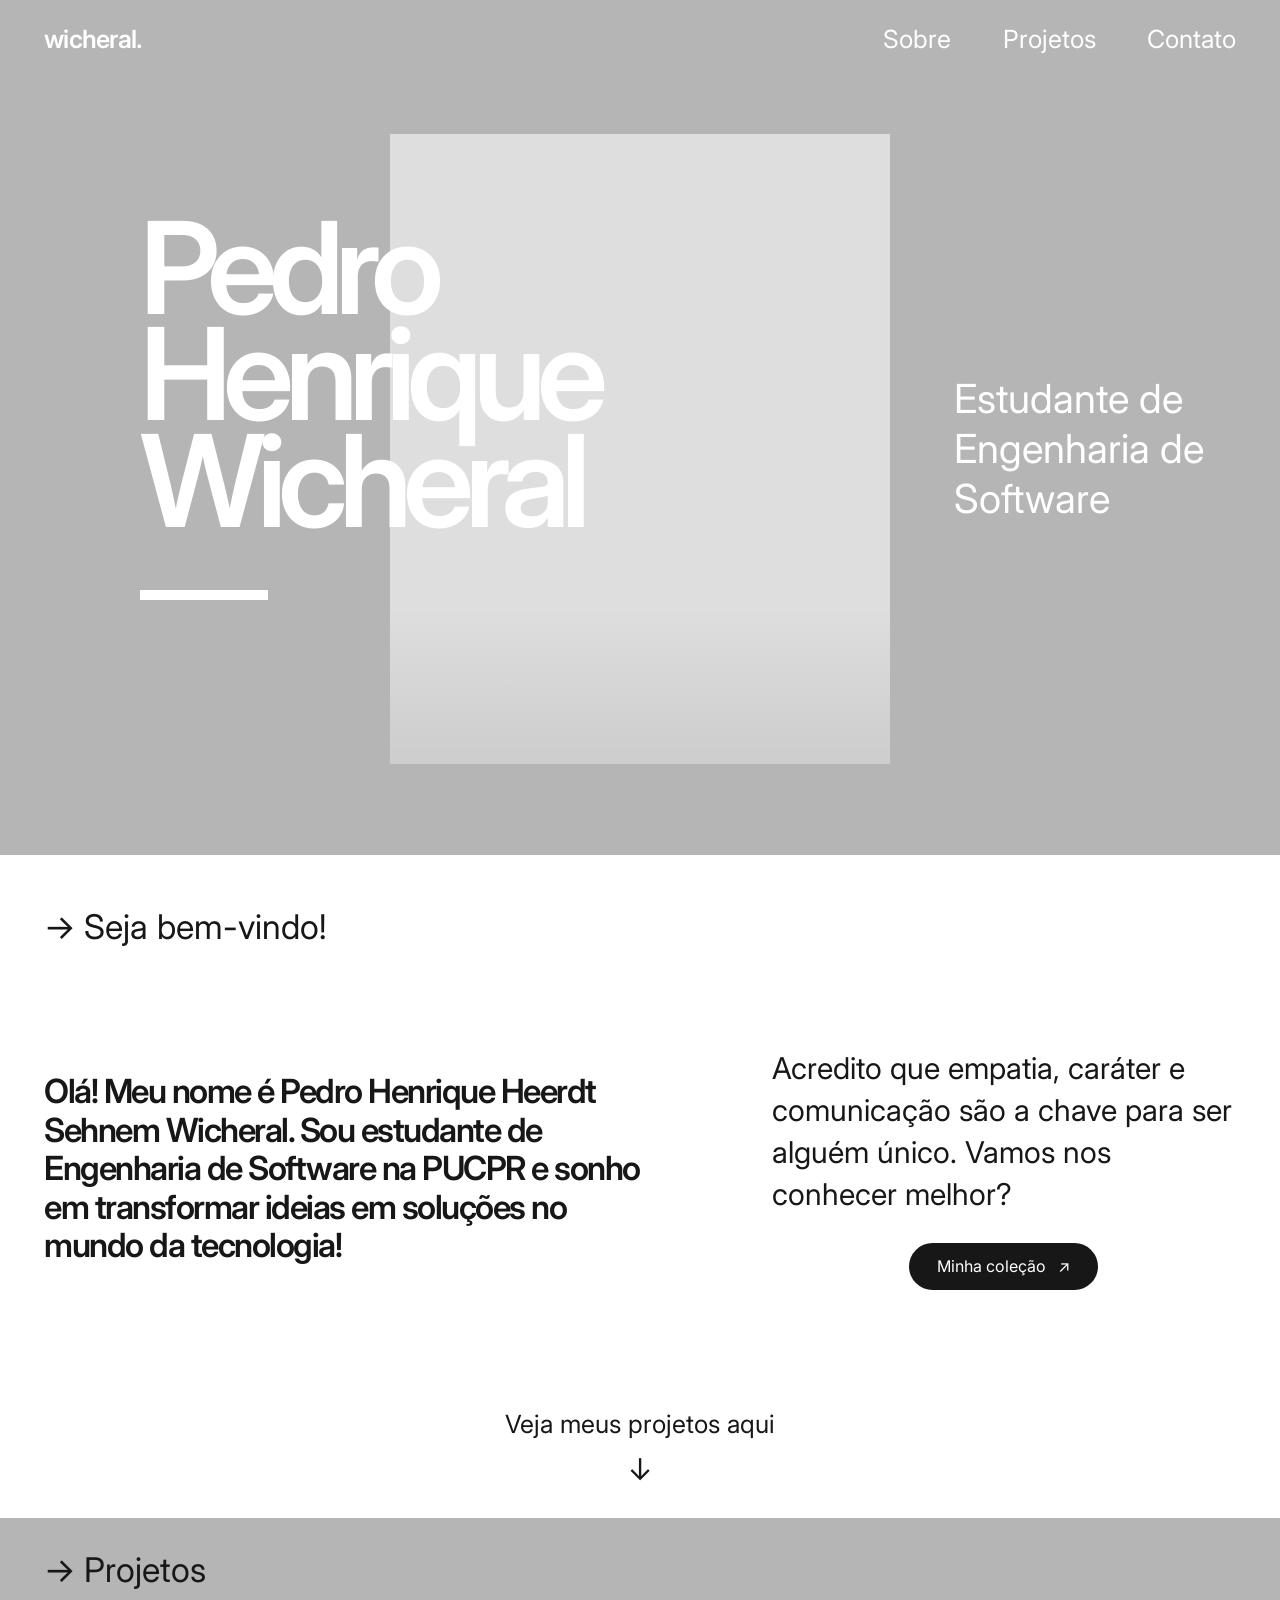
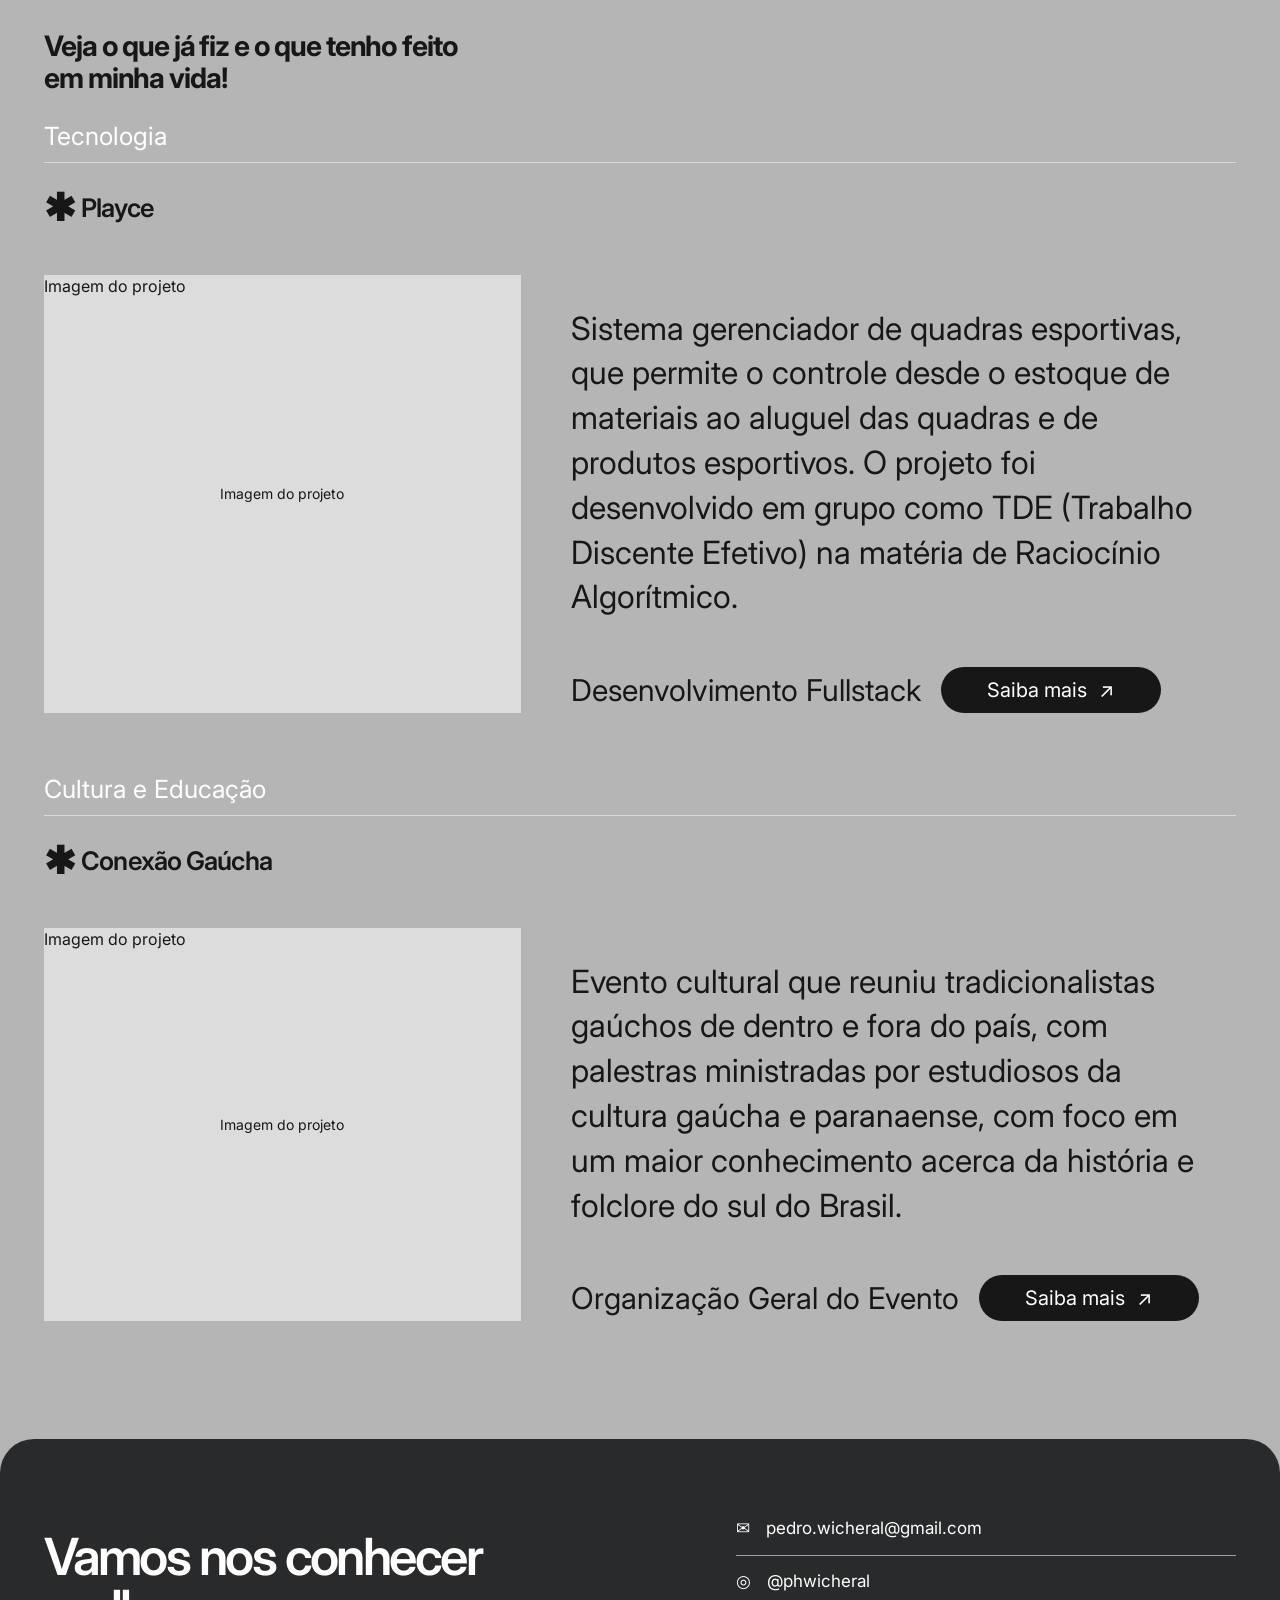
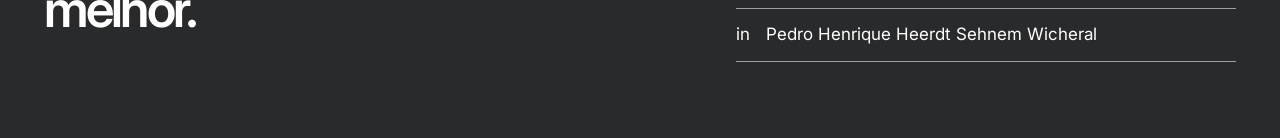
==== index.html @ 897272b5 "Muda portfolio.html para index.html" ====
<!doctype html>
<html lang="pt-BR">
<head>
  <meta charset="utf-8">
  <meta name="viewport" content="width=device-width, initial-scale=1">
  <script>document.documentElement.classList.add('js');</script>
  <meta name="description" content="Portfólio de Pedro Henrique — projetos, tecnologia e criações.">
  <title>Pedro Henrique — Portfólio</title>
  <link rel="stylesheet" href="portfolio.css">
</head>
<body>
  <a class="skip-link" href="#conteudo">Pular para o conteúdo</a>

  <header class="site-header">
    <a class="brand" href="#top" aria-label="Pedro Henrique — início">wicheral.</a>
    <nav aria-label="Navegação principal">
      <a href="#sobre">Sobre</a>
      <a href="#projetos">Projetos</a>
      <a href="#contato">Contato</a>
    </nav>
  </header>

  <main id="conteudo">
    <section class="hero" id="top" aria-labelledby="hero-title">
      <div class="hero-copy">
      </div>
      <div class="portrait-placeholder portrait-hero" role="img" aria-label="Foto de Pedro Henrique">
      </div>
      <h1 id="hero-title" class="hero-name">Pedro Henrique Wicheral<span class="dash">—</span></h1>
      <p class="hero-side">Estudante de<br>Engenharia de Software</p>
    </section>

    <section class="intro section" id="sobre" aria-labelledby="intro-title">
      <div class="section-label"><span aria-hidden="true">→</span> Seja bem-vindo!</div>
      <div class="intro-grid">
        <div>
          <h2 id="intro-title">Olá! Meu nome é Pedro Henrique Heerdt Sehnem Wicheral. Sou estudante de Engenharia de Software na PUCPR e sonho em transformar ideias em soluções no mundo da tecnologia!</h2>
        </div>
        <div class="intro-aside">
          <p>Acredito que empatia, caráter e comunicação são a chave para ser alguém único. Vamos nos conhecer melhor?</p>
          <a class="button" href="colecao.html">Minha coleção <span aria-hidden="true">↗</span></a>
        </div>
      </div>
      <a class="scroll-down" href="#projetos">Veja meus projetos aqui <span aria-hidden="true">↓</span></a>
    </section>

    <section class="projects section section-dark" id="projetos" aria-labelledby="projects-title">
      <div class="section-label light"><span aria-hidden="true">→</span> Projetos</div>
      <div class="projects-heading">
        <h2 id="projects-title">Veja o que já fiz e o que tenho feito em minha vida!</h2>
      </div>

      <p class="filter-label">Tecnologia</p>
      <article class="project-row">
        <p class="project-title"><span class="project-icon">✱</span> Playce</p>
        <div class="project-content">
          <div class="project-media placeholder-media" aria-label="Imagem do projeto PlayCE">Imagem do projeto</div>
          <div class="project-text">
            <div>
              <p>Sistema gerenciador de quadras esportivas, que permite o controle desde o estoque de materiais ao aluguel das quadras e de produtos esportivos. O projeto foi desenvolvido em grupo como TDE (Trabalho Discente Efetivo) na matéria de Raciocínio Algorítmico.</p>
            </div>
            <div class="project-meta">
              <span>Desenvolvimento Fullstack</span>
              <a class="button button-small" href="https://github.com/HenriqueMiyahira/Playce.git">Saiba mais <span aria-hidden="true">↗</span></a>
            </div>
          </div>
        </div>
      </article>

      <p class="filter-label">Cultura e Educação</p>
      <article class="project-row">
        <p class="project-title"><span aria-hidden="true">✱</span> Conexão Gaúcha</p>
        <div class="project-content">
          <div class="project-media placeholder-media" aria-label="Imagem do projeto Conexão Gaúcha">Imagem do projeto</div>
          <div class="project-text">
            <div>
              <p>Evento cultural que reuniu tradicionalistas gaúchos de dentro e fora do país, com palestras ministradas por estudiosos da cultura gaúcha e paranaense, com foco em um maior conhecimento acerca da história e folclore do sul do Brasil.</p>
            </div>
            <div class="project-meta">
              <span>Organização Geral do Evento</span>
              <a class="button button-small" href="#contato">Saiba mais <span aria-hidden="true">↗</span></a>
            </div>
          </div>
        </div>
      </article>
    </section>
  </main>

  <footer class="site-footer" id="contato">
    <div class="footer-title">Vamos nos conhecer<br>melhor.</div>
    <div class="footer-links">
      <a href="mailto:pedro.wicher­al@gmail.com">✉ <span>pedro.wicher­al@gmail.com</span></a>
      <a href="#" aria-label="Instagram">◎ <span>@phwicheral</span></a>
      <a href="#" aria-label="LinkedIn">in <span>Pedro Henrique Heerdt Sehnem Wicheral</span></a>
    </div>
  </footer>
  <script src="scroll-effects.js" defer></script>
</body>
</html>
---- portfolio.css ----
@import url('https://fonts.googleapis.com/css2?family=DM+Mono:wght@400;500&family=Inter:wght@400;500;600;700&display=swap');

:root {
  --paper: #ffffff;
  --gray: #b5b5b5;
  --dark: #292a2b;
  --ink: #171717;
  --white: #ffffff;
  --line-light: rgba(255,255,255,.50);
  --line-dark: rgba(23,23,23,.18);
  --pad: clamp(30px, 3.45vw, 64px);
  --max: 1440px;
}

* { box-sizing: border-box; }
html { scroll-behavior: smooth; }
body {
  margin: 0;
  background: var(--gray);
  color: var(--ink);
  font-family: Inter, Arial, sans-serif;
  font-size: 16px;
  line-height: 1.4;
}
a { color: inherit; text-decoration: none; }
a:focus-visible { outline: 2px solid currentColor; outline-offset: 5px; }

.skip-link {
  position: fixed; left: 12px; top: -60px; z-index: 200;
  padding: 10px 14px; background: var(--ink); color: var(--white);
  border-radius: 999px;
}
.skip-link:focus { top: 12px; }

.site-header {
  position: absolute;
  inset: 0 0 auto;
  z-index: 30;
  max-width: 100%;
  margin: auto;
  padding: 22px var(--pad);
  display: flex;
  justify-content: space-between;
  align-items: center;
  color: var(--white);
  font-size: 25px;
}
.brand { font-weight: 600; letter-spacing: -.03em; }
.site-header nav { display:flex; gap: clamp(28px, 4vw, 54px); }
.site-header nav a { transition: opacity .25s ease; }
.site-header nav a:hover { opacity: .55; }

/* HERO — mesma composição do mockup, apenas mais imersiva */
.hero {
  min-height: 95svh;
  position: relative;
  overflow: hidden;
  background: var(--gray);
  color: var(--white);
  padding: 90px var(--pad) 48px;
  display: grid;
  grid-template-columns: 1fr minmax(220px, 500px) 1fr;
  align-items: center;
  gap: clamp(32px, 5vw, 80px);
}

.hero-copy {
  align-self: center;
  justify-self: end;
  max-width: 250px;
  font-size: 14px;
  position: relative;
  z-index: 2;
}
.hero-copy p { margin: 0 0 8px; }
.hero-description { opacity: .95; }

.portrait-placeholder {
  width: 100%;
  height: min(70svh, 720px);
  min-height: 420px;
  justify-self: center;
  background: #dedede url('assets/pedro.jpg') center 18% / cover no-repeat;
  color: var(--ink);
  display: grid;
  place-items: end center;
  padding: 14px 18px;
  font-size: 13px;
  position: relative;
  overflow: hidden;
}
.portrait-placeholder > span {
  position: relative;
  z-index: 1;
  padding: 5px 10px;
  background: rgba(255,255,255,.76);
}
.portrait-placeholder::after {
  content: '';
  position: absolute;
  inset: 0;
  background: linear-gradient(to top, rgba(0,0,0,.08), transparent 25%);
  pointer-events: none;
}
.portrait-hero { transform: translateY(var(--parallax-y, 0)); }

.hero-name {
  position: absolute;
  left: 140px; 
  z-index: 4;
  margin: 0;
  max-width: 8.5ch;
  font-size: clamp(80px, 10vw, 156px);
  line-height: .83;
  letter-spacing: -.07em;
  font-weight: 600;
  pointer-events: none;
}
.dash { display: block; font-weight: 400; }
.hero-side {
  align-self: center;
  justify-self: start;
  margin: 0;
  max-width: 500px;
  font-size: 40px;
  line-height: 1.25;
}

.scroll-cue { opacity: .95; }
.scroll-cue span { display:inline-block; margin-left: 7px; transition: transform .25s ease; }
.scroll-cue:hover span { transform: translateY(4px); }

.section { padding-inline: var(--pad); }
.intro {
  background: var(--paper);
  padding-top: 48px;
  padding-bottom: 28px;
}
.section-label {
  font-size: 34px;
  margin-bottom: 38px;
}

.intro-grid {
  min-height: 40vh; /* alterado de height para min-height */
  display: grid;
  grid-template-columns: minmax(200px, 1.2fr) minmax(180px, 0.8fr);
  align-items: center;
  gap: 32px;
}
.intro-grid h2 {
  max-width: 90%;
  margin: 0;
  font-size: clamp(24px, 2.6vw, 80px);
  line-height: 1.16;
  letter-spacing: -.045em;
  font-weight: 600;
}
.intro-aside {
  max-width: 700px;
  height: 100%;
  justify-self: center;
  display: flex;
  align-items: center;
  justify-content: center;
  flex-direction: column;
}
.intro-aside p { margin: 0 0 28px; font-size: 30px; }
.button {
  display: inline-flex;
  align-items: center;
  justify-content: center;
  gap: 12px;
  width: fit-content;
  max-width: 100%;
  padding: 12px 28px;
  border-radius: 999px;
  background: var(--ink);
  color: var(--white);
  font-size: clamp(16px, 1.2vw, 20px);
}
.button:hover { transform: translateY(-2px); opacity: .88; }
.scroll-down {
  display: block;
  width: max-content;
  margin: 58px auto 0;
  text-align: center;
  font-size: 25px;
}
.scroll-down span { display:block; margin-top: 6px; font-size: 30px; transition: transform .3s ease; }
.scroll-down:hover span { transform: translateY(5px); }

.projects {
  background: var(--gray);
  padding-top: 28px;
  padding-bottom: 84px;
}
.projects-heading h2 {
  margin: 0 0 16px;
  max-width: 25ch;
  font-size: clamp(23px, 2.2vw, 33px);
  line-height: 1.12;
  letter-spacing: -.04em;
}
.filter-label {
  color: var(--white);
  font-size: 25px;
  padding-bottom: 8px;
  border-bottom: 1px solid var(--line-light);
  margin-bottom: 18px;
}
.project-row {
  display: flex;
  flex-direction: column;
  gap: clamp(20px, 2vw, 34px);
  padding: 0 0 34px;
  margin-bottom: 0;
}
.project-row + .project-row { padding-top: 18px; }
.project-media {
  aspect-ratio: 1.72 / 1;
  background: #dcdcdc;
  position: relative;
  overflow: hidden;
  width: 40%;
}
.placeholder-media::before {
  content: 'Imagem do projeto';
  position: absolute;
  inset: 0;
  display: grid;
  place-items: center;
  color: var(--ink);
  font-size: 14px;
}
.project-content {
  min-height: 100%;
  display: flex;
  flex-direction: row;
  gap: 50px;
}

.project-title {
  margin: 0 0 14px;
  font-size: clamp(22px, 2vw, 35px);
  font-weight: 600;
  letter-spacing: -.035em;
  display: flex;
  align-items: center;  
}
.project-title span { font-size: 1.5em; margin-right: 6px; height: fit-content;}
.project-content > div:first-child > p:last-child { max-width: 40ch; margin: 0; font-size: 15px; line-height: 1.34; }
.project-meta {
  display: flex;
  justify-content: flex-start;
  align-items: center;
  gap: 20px;
  margin-top: 15px;
  font-size: 30px;
}

.project-text {
  width: 55%;
  display: flex;
  flex-direction: column;
  justify-content: space-between;
  font-size: 2rem;
}
.button-small { min-width: 220px; padding: 9px 16px; font-size: 20px; }

.site-footer {
  margin: 0;
  background: var(--dark);
  color: var(--white);
  border-radius: 34px 34px 0 0;
  padding: 64px var(--pad) 76px;
  display: grid;
  grid-template-columns: 1fr 1fr;
  gap: 60px;
  align-items: center;
}
.footer-title {
  font-size: clamp(34px, 4vw, 58px);
  line-height: 1;
  font-weight: 600;
  letter-spacing: -.05em;
}
.footer-links { justify-self: end; width: min(100%, 500px); }
.footer-links a {
  display: flex;
  align-items: center;
  gap: 16px;
  padding: 14px 0;
  border-bottom: 1px solid rgba(255,255,255,.55);
  font-size: 17px;
  transition: opacity .25s ease, transform .25s ease;
}
.footer-links a:hover { opacity: .65; transform: translateX(4px); }

/* Animações discretas */
:root { --scroll-progress: 0%; }
.scroll-progress {
  position: fixed;
  top: 0; left: 0;
  z-index: 100;
  width: var(--scroll-progress);
  height: 2px;
  background: var(--ink);
  pointer-events: none;
}
.js .reveal {
  opacity: 0;
  transform: translateY(18px);
  transition: opacity .7s cubic-bezier(.22,1,.36,1), transform .7s cubic-bezier(.22,1,.36,1);
}
.js .reveal.is-visible { opacity: 1; transform: translateY(0); }
.site-header, .hero-name { transition: opacity .35s ease; }
.is-scrolled .site-header { opacity: .94; }

@media (max-width: 800px) {
  .hero {
    min-height: 92svh;
    grid-template-columns: 1fr;
    gap: 18px;
    padding-top: 110px;
    padding-bottom: 92px;
  }
  .hero-copy { justify-self: start; order: 2; max-width: 240px; }
  .portrait-placeholder { order: 1; width: min(70vw, 320px); height: min(62svh, 560px); min-height: 360px; }
  .hero-side { position:absolute; right: var(--pad); top: 50%; transform: translateY(-50%); }
  .hero-name { left: var(--pad); bottom: 88px; font-size: clamp(56px, 14vw, 92px); }
  .intro-grid, .project-row, .site-footer { grid-template-columns: 1fr; }
  .intro-aside, .footer-links { justify-self: start; }
  .project-content { min-height: 260px; }
}

@media (max-width: 520px) {
  .site-header { padding-top: 16px; padding-bottom: 16px; font-size: 12px; }
  .site-header nav { gap: 15px; }
  .hero { min-height: 92svh; }
  .hero-side { display:none; }
  .hero-name { bottom: 88px; font-size: clamp(48px, 16vw, 74px); }
  .hero-footer { bottom: 22px; font-size: 11px; }
  .intro { padding-top: 38px; }
  .intro-grid h2 { font-size: 27px; }
  .project-row + .project-row { padding-top: 10px; }
  .project-meta { align-items: flex-start; flex-direction: column; }
  .site-footer { border-radius: 28px 28px 0 0; padding-top: 50px; }
}

@media (prefers-reduced-motion: reduce) {
  html { scroll-behavior: auto; }
  *, *::before, *::after { animation-duration: .01ms !important; transition-duration: .01ms !important; }
}
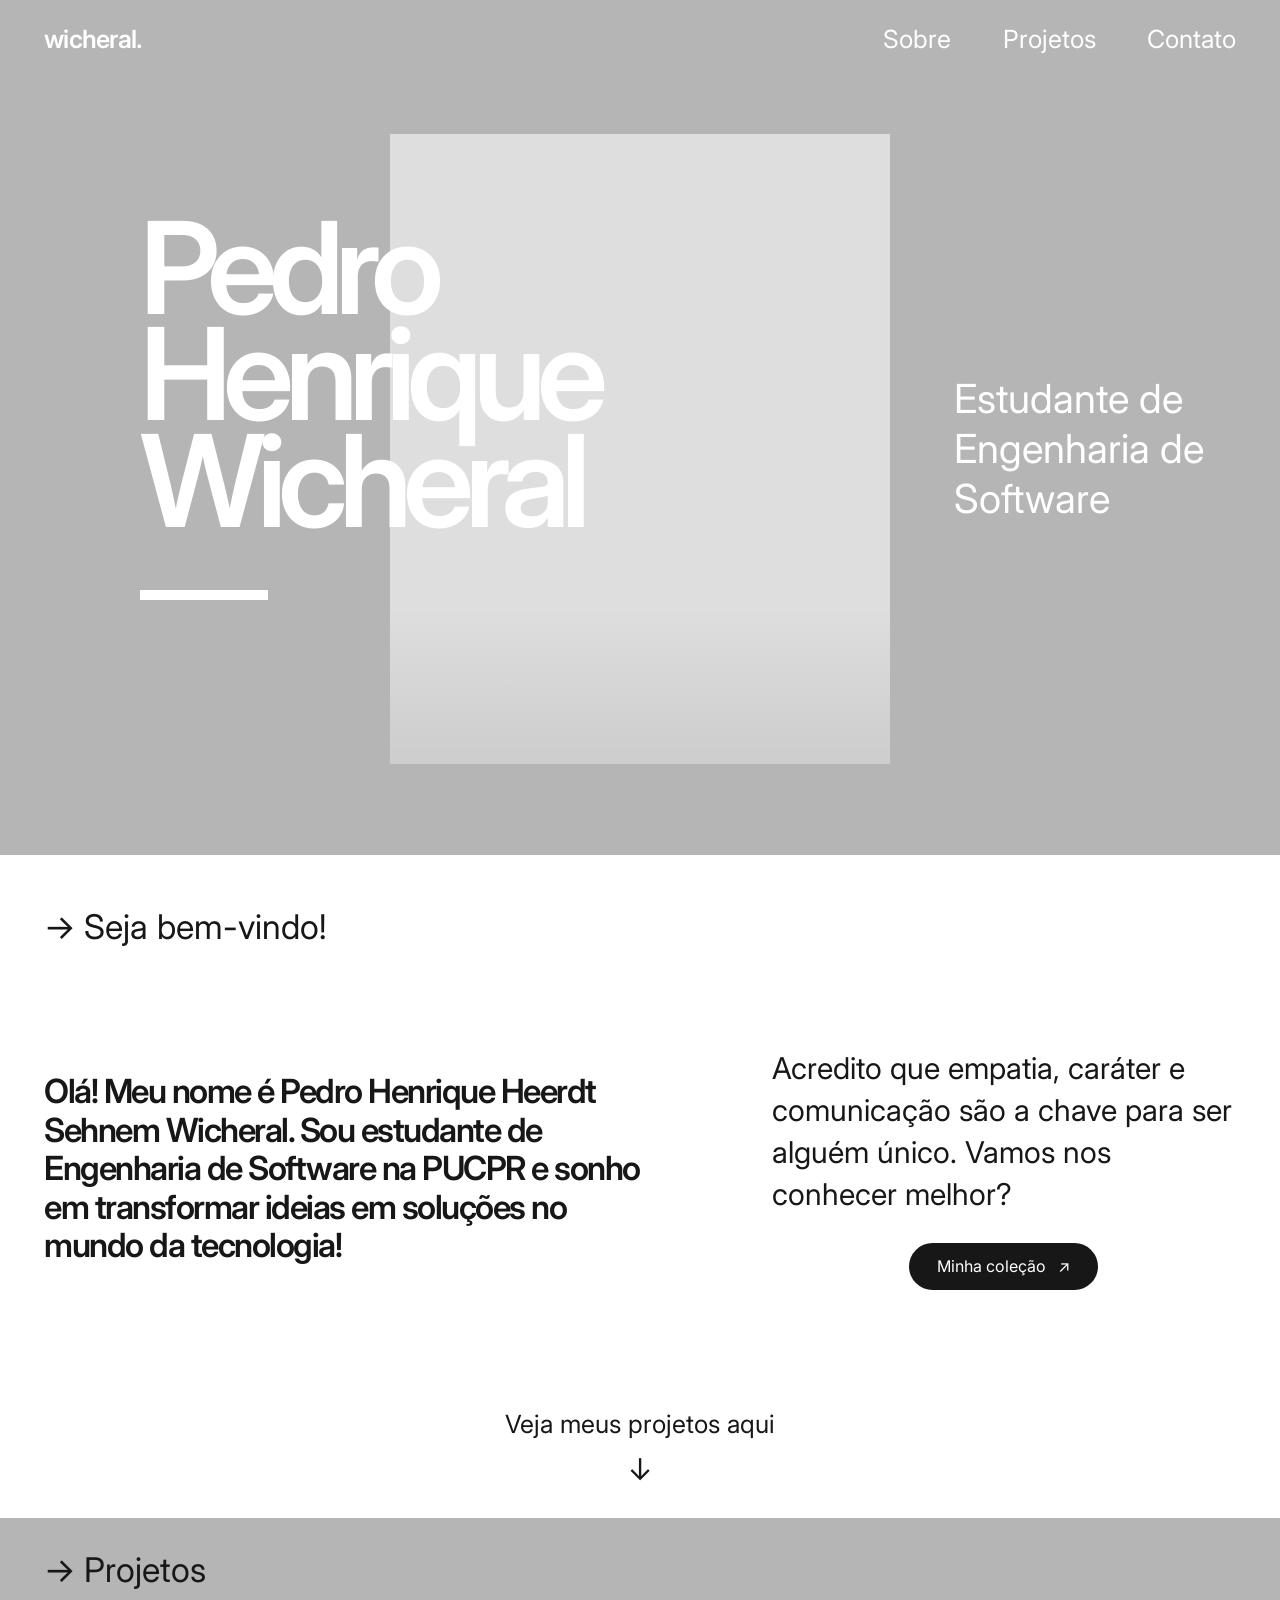
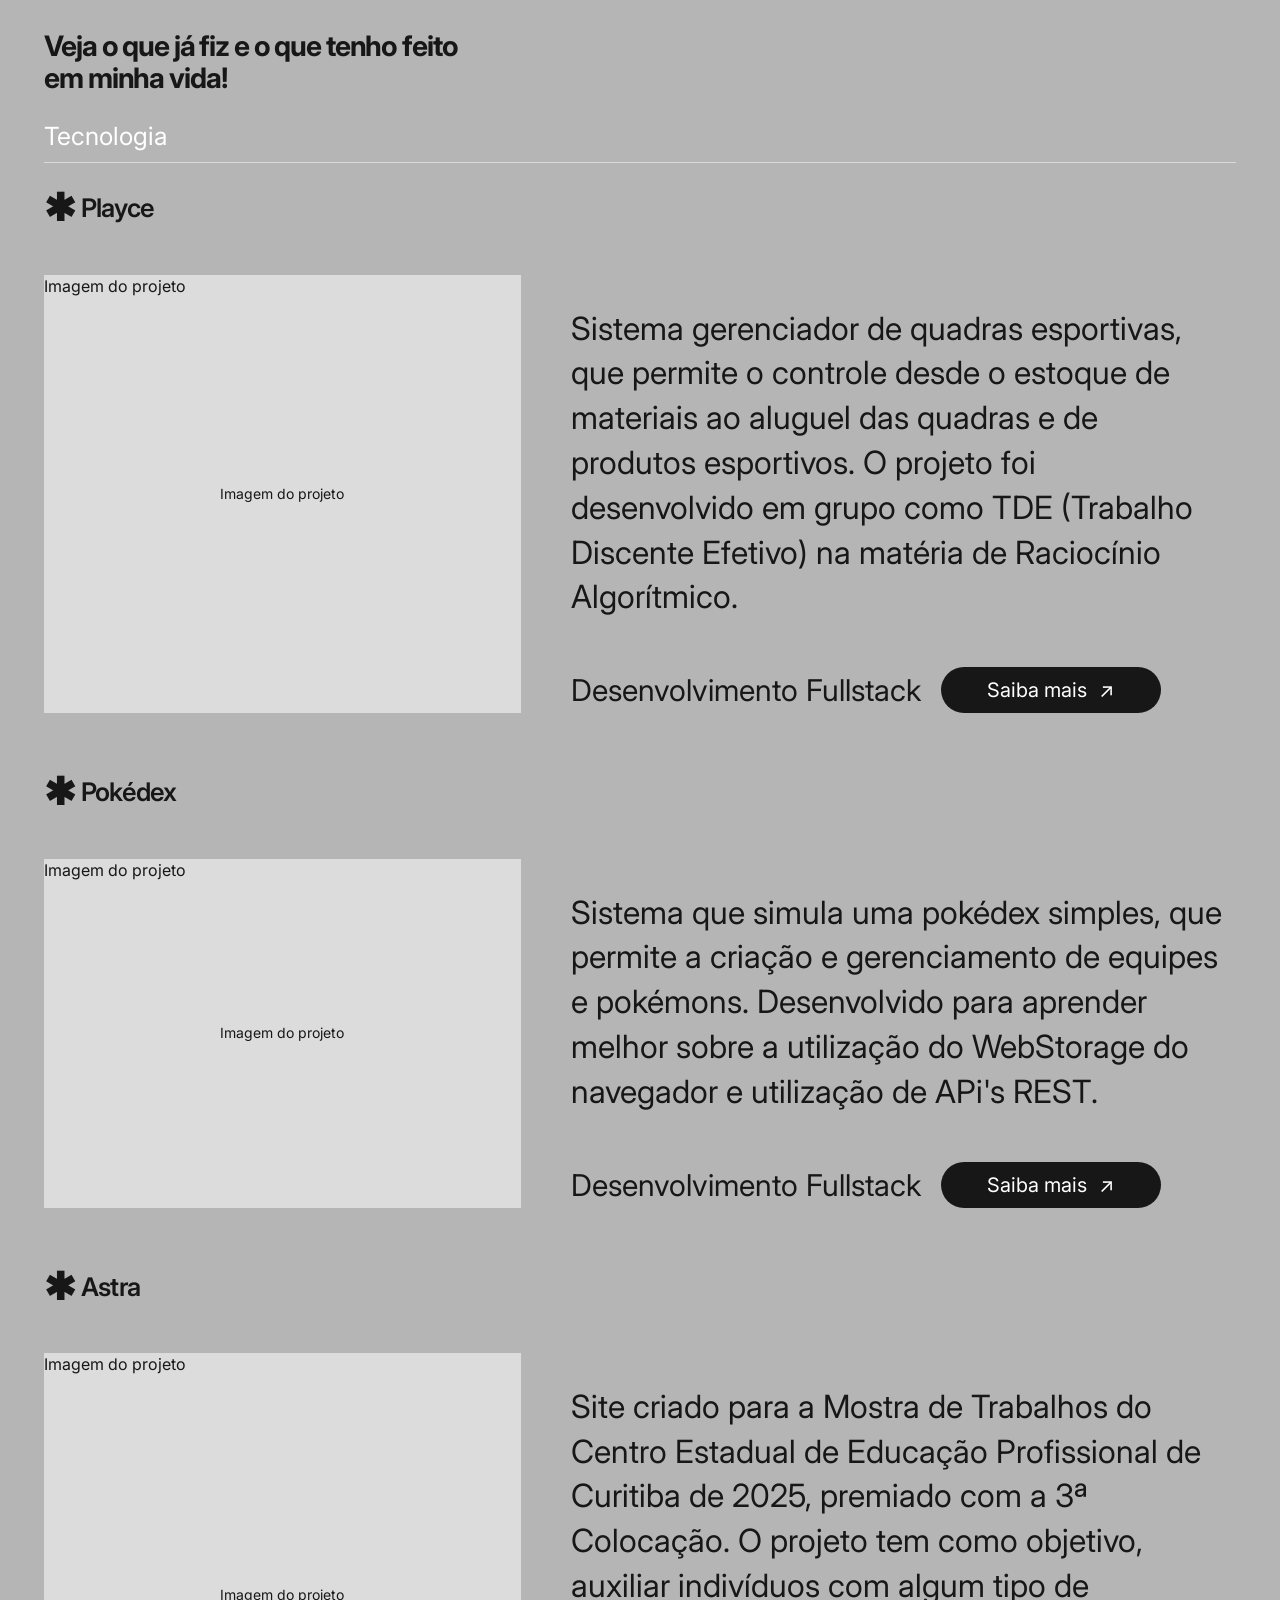
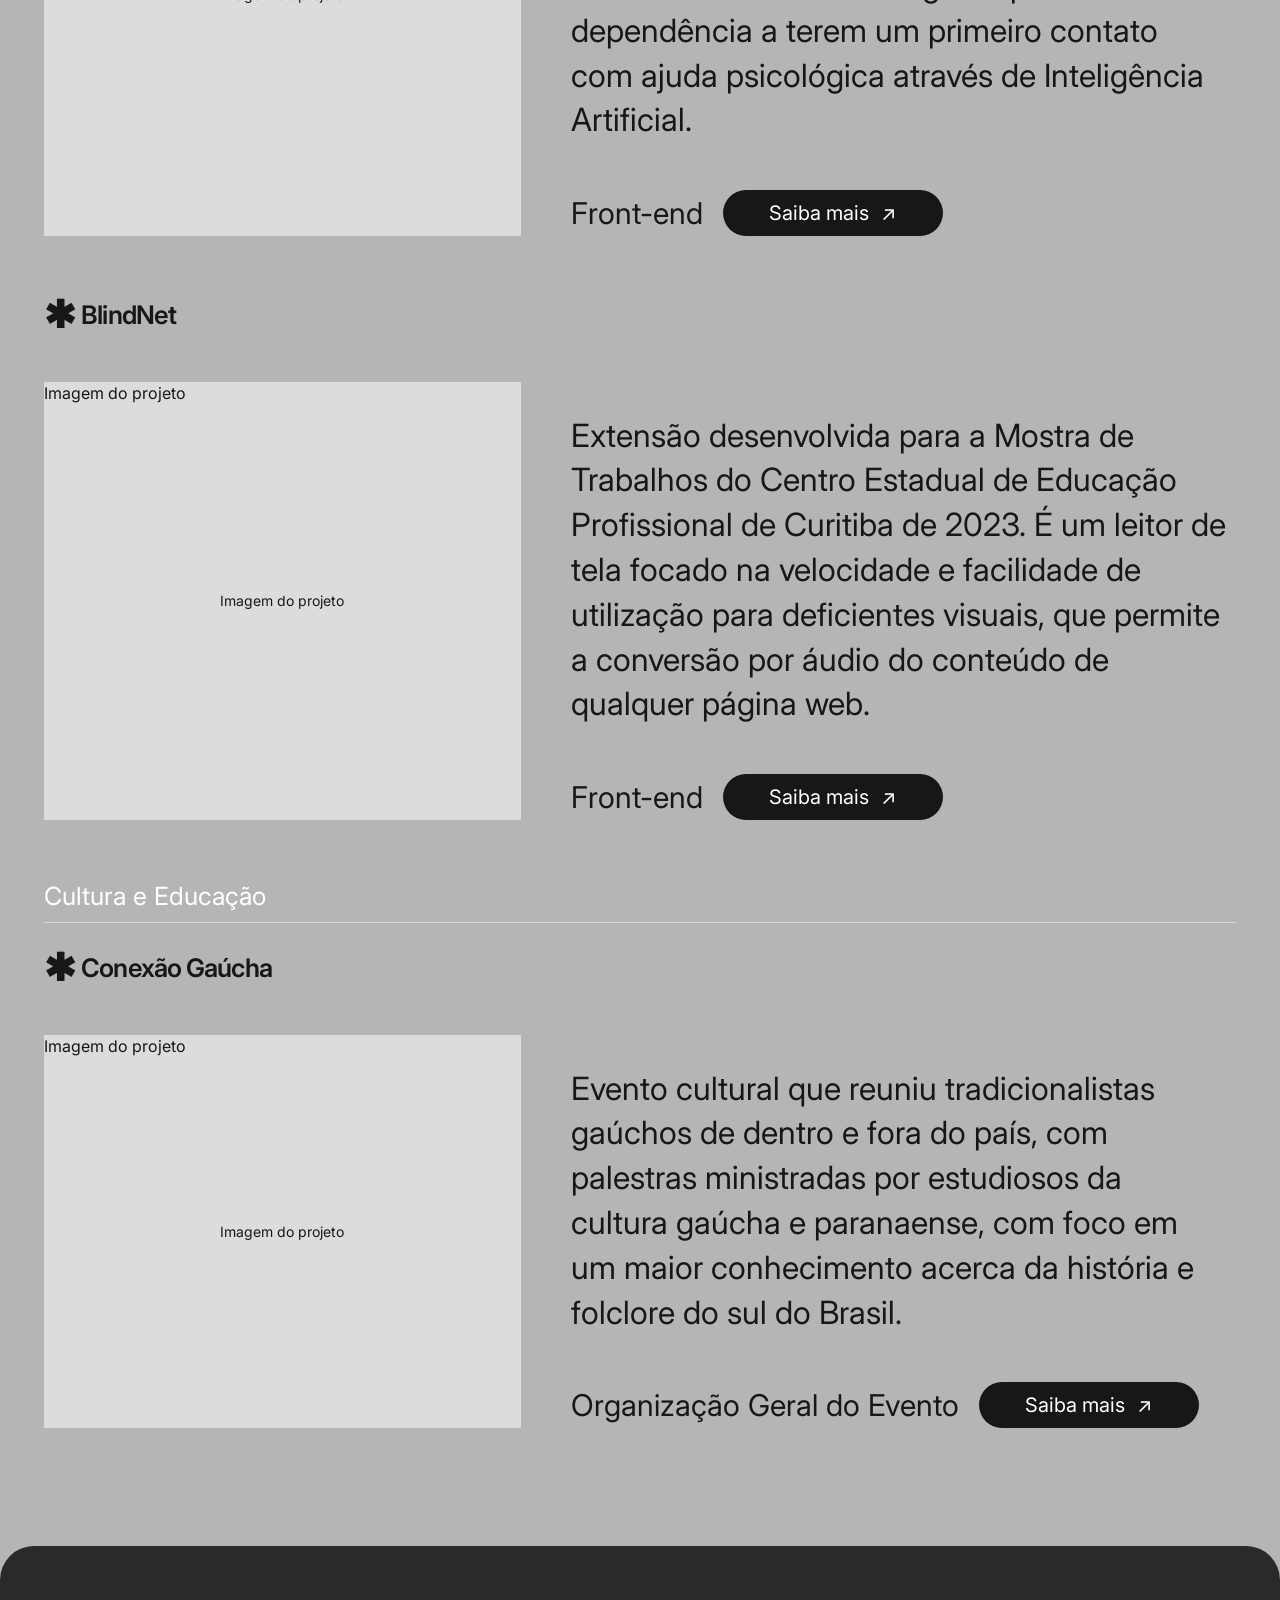
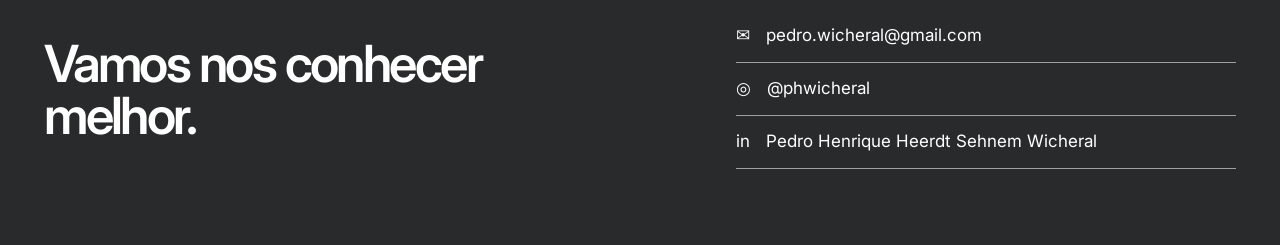
==== commit 87442d8e: "Páginas de cada projeto" ====
--- a/index.html
+++ b/index.html
@@ -6,7 +6,7 @@
   <script>document.documentElement.classList.add('js');</script>
   <meta name="description" content="Portfólio de Pedro Henrique — projetos, tecnologia e criações.">
   <title>Pedro Henrique — Portfólio</title>
-  <link rel="stylesheet" href="portfolio.css">
+  <link rel="stylesheet" href="css/portfolio.css">
 </head>
 <body>
   <a class="skip-link" href="#conteudo">Pular para o conteúdo</a>
@@ -61,6 +61,54 @@
             </div>
             <div class="project-meta">
               <span>Desenvolvimento Fullstack</span>
+              <a class="button button-small" href="/projetos/playce.html">Saiba mais <span aria-hidden="true">↗</span></a>
+            </div>
+          </div>
+        </div>
+      </article>
+
+      <article class="project-row">
+        <p class="project-title"><span class="project-icon">✱</span> Pokédex</p>
+        <div class="project-content">
+          <div class="project-media placeholder-media" aria-label="Imagem do projeto PlayCE">Imagem do projeto</div>
+          <div class="project-text">
+            <div>
+              <p>Sistema que simula uma pokédex simples, que permite a criação e gerenciamento de equipes e pokémons. Desenvolvido para aprender melhor sobre a utilização do WebStorage do navegador e utilização de APi's REST.</p>
+            </div>
+            <div class="project-meta">
+              <span>Desenvolvimento Fullstack</span>
+              <a class="button button-small" href="https://github.com/HenriqueMiyahira/Playce.git">Saiba mais <span aria-hidden="true">↗</span></a>
+            </div>
+          </div>
+        </div>
+      </article>
+
+      <article class="project-row">
+        <p class="project-title"><span class="project-icon">✱</span> Astra</p>
+        <div class="project-content">
+          <div class="project-media placeholder-media" aria-label="Imagem do projeto PlayCE">Imagem do projeto</div>
+          <div class="project-text">
+            <div>
+              <p>Site criado para a Mostra de Trabalhos do Centro Estadual de Educação Profissional de Curitiba de 2025, premiado com a 3ª Colocação. O projeto tem como objetivo, auxiliar indivíduos com algum tipo de dependência a terem um primeiro contato com ajuda psicológica através de Inteligência Artificial.</p>
+            </div>
+            <div class="project-meta">
+              <span>Front-end</span>
+              <a class="button button-small" href="https://github.com/HenriqueMiyahira/Playce.git">Saiba mais <span aria-hidden="true">↗</span></a>
+            </div>
+          </div>
+        </div>
+      </article>
+
+      <article class="project-row">
+        <p class="project-title"><span class="project-icon">✱</span> BlindNet</p>
+        <div class="project-content">
+          <div class="project-media placeholder-media" aria-label="Imagem do projeto PlayCE">Imagem do projeto</div>
+          <div class="project-text">
+            <div>
+              <p>Extensão desenvolvida para a Mostra de Trabalhos do Centro Estadual de Educação Profissional de Curitiba de 2023. É um leitor de tela focado na velocidade e facilidade de utilização para deficientes visuais, que permite a conversão por áudio do conteúdo de qualquer página web.</p>
+            </div>
+            <div class="project-meta">
+              <span>Front-end</span>
               <a class="button button-small" href="https://github.com/HenriqueMiyahira/Playce.git">Saiba mais <span aria-hidden="true">↗</span></a>
             </div>
           </div>
--- a/css/portfolio.css
+++ b/css/portfolio.css
@@ -0,0 +1,354 @@
+@import url('https://fonts.googleapis.com/css2?family=DM+Mono:wght@400;500&family=Inter:wght@400;500;600;700&display=swap');
+
+:root {
+  --paper: #ffffff;
+  --gray: #b5b5b5;
+  --dark: #292a2b;
+  --ink: #171717;
+  --white: #ffffff;
+  --line-light: rgba(255,255,255,.50);
+  --line-dark: rgba(23,23,23,.18);
+  --pad: clamp(30px, 3.45vw, 64px);
+  --max: 1440px;
+}
+
+* { box-sizing: border-box; }
+html { scroll-behavior: smooth; }
+body {
+  margin: 0;
+  background: var(--gray);
+  color: var(--ink);
+  font-family: Inter, Arial, sans-serif;
+  font-size: 16px;
+  line-height: 1.4;
+}
+a { color: inherit; text-decoration: none; }
+a:focus-visible { outline: 2px solid currentColor; outline-offset: 5px; }
+
+.skip-link {
+  position: fixed; left: 12px; top: -60px; z-index: 200;
+  padding: 10px 14px; background: var(--ink); color: var(--white);
+  border-radius: 999px;
+}
+.skip-link:focus { top: 12px; }
+
+.site-header {
+  position: absolute;
+  inset: 0 0 auto;
+  z-index: 30;
+  max-width: 100%;
+  margin: auto;
+  padding: 22px var(--pad);
+  display: flex;
+  justify-content: space-between;
+  align-items: center;
+  color: var(--white);
+  font-size: 25px;
+}
+.brand { font-weight: 600; letter-spacing: -.03em; }
+.site-header nav { display:flex; gap: clamp(28px, 4vw, 54px); }
+.site-header nav a { transition: opacity .25s ease; }
+.site-header nav a:hover { opacity: .55; }
+
+/* HERO — mesma composição do mockup, apenas mais imersiva */
+.hero {
+  min-height: 95svh;
+  position: relative;
+  overflow: hidden;
+  background: var(--gray);
+  color: var(--white);
+  padding: 90px var(--pad) 48px;
+  display: grid;
+  grid-template-columns: 1fr minmax(220px, 500px) 1fr;
+  align-items: center;
+  gap: clamp(32px, 5vw, 80px);
+}
+
+.hero-copy {
+  align-self: center;
+  justify-self: end;
+  max-width: 250px;
+  font-size: 14px;
+  position: relative;
+  z-index: 2;
+}
+.hero-copy p { margin: 0 0 8px; }
+.hero-description { opacity: .95; }
+
+.portrait-placeholder {
+  width: 100%;
+  height: min(70svh, 720px);
+  min-height: 420px;
+  justify-self: center;
+  background: #dedede url('assets/pedro.jpg') center 18% / cover no-repeat;
+  color: var(--ink);
+  display: grid;
+  place-items: end center;
+  padding: 14px 18px;
+  font-size: 13px;
+  position: relative;
+  overflow: hidden;
+}
+.portrait-placeholder > span {
+  position: relative;
+  z-index: 1;
+  padding: 5px 10px;
+  background: rgba(255,255,255,.76);
+}
+.portrait-placeholder::after {
+  content: '';
+  position: absolute;
+  inset: 0;
+  background: linear-gradient(to top, rgba(0,0,0,.08), transparent 25%);
+  pointer-events: none;
+}
+.portrait-hero { transform: translateY(var(--parallax-y, 0)); }
+
+.hero-name {
+  position: absolute;
+  left: 140px; 
+  z-index: 4;
+  margin: 0;
+  max-width: 8.5ch;
+  font-size: clamp(80px, 10vw, 156px);
+  line-height: .83;
+  letter-spacing: -.07em;
+  font-weight: 600;
+  pointer-events: none;
+}
+.dash { display: block; font-weight: 400; }
+.hero-side {
+  align-self: center;
+  justify-self: start;
+  margin: 0;
+  max-width: 500px;
+  font-size: 40px;
+  line-height: 1.25;
+}
+
+.scroll-cue { opacity: .95; }
+.scroll-cue span { display:inline-block; margin-left: 7px; transition: transform .25s ease; }
+.scroll-cue:hover span { transform: translateY(4px); }
+
+.section { padding-inline: var(--pad); }
+.intro {
+  background: var(--paper);
+  padding-top: 48px;
+  padding-bottom: 28px;
+}
+.section-label {
+  font-size: 34px;
+  margin-bottom: 38px;
+}
+
+.intro-grid {
+  min-height: 40vh; /* alterado de height para min-height */
+  display: grid;
+  grid-template-columns: minmax(200px, 1.2fr) minmax(180px, 0.8fr);
+  align-items: center;
+  gap: 32px;
+}
+.intro-grid h2 {
+  max-width: 90%;
+  margin: 0;
+  font-size: clamp(24px, 2.6vw, 80px);
+  line-height: 1.16;
+  letter-spacing: -.045em;
+  font-weight: 600;
+}
+.intro-aside {
+  max-width: 700px;
+  height: 100%;
+  justify-self: center;
+  display: flex;
+  align-items: center;
+  justify-content: center;
+  flex-direction: column;
+}
+.intro-aside p { margin: 0 0 28px; font-size: 30px; }
+.button {
+  display: inline-flex;
+  align-items: center;
+  justify-content: center;
+  gap: 12px;
+  width: fit-content;
+  max-width: 100%;
+  padding: 12px 28px;
+  border-radius: 999px;
+  background: var(--ink);
+  color: var(--white);
+  font-size: clamp(16px, 1.2vw, 20px);
+}
+.button:hover { transform: translateY(-2px); opacity: .88; }
+.scroll-down {
+  display: block;
+  width: max-content;
+  margin: 58px auto 0;
+  text-align: center;
+  font-size: 25px;
+}
+.scroll-down span { display:block; margin-top: 6px; font-size: 30px; transition: transform .3s ease; }
+.scroll-down:hover span { transform: translateY(5px); }
+
+.projects {
+  background: var(--gray);
+  padding-top: 28px;
+  padding-bottom: 84px;
+}
+.projects-heading h2 {
+  margin: 0 0 16px;
+  max-width: 25ch;
+  font-size: clamp(23px, 2.2vw, 33px);
+  line-height: 1.12;
+  letter-spacing: -.04em;
+}
+.filter-label {
+  color: var(--white);
+  font-size: 25px;
+  padding-bottom: 8px;
+  border-bottom: 1px solid var(--line-light);
+  margin-bottom: 18px;
+}
+.project-row {
+  display: flex;
+  flex-direction: column;
+  gap: clamp(20px, 2vw, 34px);
+  padding: 0 0 34px;
+  margin-bottom: 0;
+}
+.project-row + .project-row { padding-top: 18px; }
+.project-media {
+  aspect-ratio: 1.72 / 1;
+  background: #dcdcdc;
+  position: relative;
+  overflow: hidden;
+  width: 40%;
+}
+.placeholder-media::before {
+  content: 'Imagem do projeto';
+  position: absolute;
+  inset: 0;
+  display: grid;
+  place-items: center;
+  color: var(--ink);
+  font-size: 14px;
+}
+.project-content {
+  min-height: 100%;
+  display: flex;
+  flex-direction: row;
+  gap: 50px;
+}
+
+.project-title {
+  margin: 0 0 14px;
+  font-size: clamp(22px, 2vw, 35px);
+  font-weight: 600;
+  letter-spacing: -.035em;
+  display: flex;
+  align-items: center;  
+}
+.project-title span { font-size: 1.5em; margin-right: 6px; height: fit-content;}
+.project-content > div:first-child > p:last-child { max-width: 40ch; margin: 0; font-size: 15px; line-height: 1.34; }
+.project-meta {
+  display: flex;
+  justify-content: flex-start;
+  align-items: center;
+  gap: 20px;
+  margin-top: 15px;
+  font-size: 30px;
+}
+
+.project-text {
+  width: 55%;
+  display: flex;
+  flex-direction: column;
+  justify-content: space-between;
+  font-size: 2rem;
+}
+.button-small { min-width: 220px; padding: 9px 16px; font-size: 20px; }
+
+.site-footer {
+  margin: 0;
+  background: var(--dark);
+  color: var(--white);
+  border-radius: 34px 34px 0 0;
+  padding: 64px var(--pad) 76px;
+  display: grid;
+  grid-template-columns: 1fr 1fr;
+  gap: 60px;
+  align-items: center;
+}
+.footer-title {
+  font-size: clamp(34px, 4vw, 58px);
+  line-height: 1;
+  font-weight: 600;
+  letter-spacing: -.05em;
+}
+.footer-links { justify-self: end; width: min(100%, 500px); }
+.footer-links a {
+  display: flex;
+  align-items: center;
+  gap: 16px;
+  padding: 14px 0;
+  border-bottom: 1px solid rgba(255,255,255,.55);
+  font-size: 17px;
+  transition: opacity .25s ease, transform .25s ease;
+}
+.footer-links a:hover { opacity: .65; transform: translateX(4px); }
+
+/* Animações discretas */
+:root { --scroll-progress: 0%; }
+.scroll-progress {
+  position: fixed;
+  top: 0; left: 0;
+  z-index: 100;
+  width: var(--scroll-progress);
+  height: 2px;
+  background: var(--ink);
+  pointer-events: none;
+}
+.js .reveal {
+  opacity: 0;
+  transform: translateY(18px);
+  transition: opacity .7s cubic-bezier(.22,1,.36,1), transform .7s cubic-bezier(.22,1,.36,1);
+}
+.js .reveal.is-visible { opacity: 1; transform: translateY(0); }
+.site-header, .hero-name { transition: opacity .35s ease; }
+.is-scrolled .site-header { opacity: .94; }
+
+@media (max-width: 800px) {
+  .hero {
+    min-height: 92svh;
+    grid-template-columns: 1fr;
+    gap: 18px;
+    padding-top: 110px;
+    padding-bottom: 92px;
+  }
+  .hero-copy { justify-self: start; order: 2; max-width: 240px; }
+  .portrait-placeholder { order: 1; width: min(70vw, 320px); height: min(62svh, 560px); min-height: 360px; }
+  .hero-side { position:absolute; right: var(--pad); top: 50%; transform: translateY(-50%); }
+  .hero-name { left: var(--pad); bottom: 88px; font-size: clamp(56px, 14vw, 92px); }
+  .intro-grid, .project-row, .site-footer { grid-template-columns: 1fr; }
+  .intro-aside, .footer-links { justify-self: start; }
+  .project-content { min-height: 260px; }
+}
+
+@media (max-width: 520px) {
+  .site-header { padding-top: 16px; padding-bottom: 16px; font-size: 12px; }
+  .site-header nav { gap: 15px; }
+  .hero { min-height: 92svh; }
+  .hero-side { display:none; }
+  .hero-name { bottom: 88px; font-size: clamp(48px, 16vw, 74px); }
+  .hero-footer { bottom: 22px; font-size: 11px; }
+  .intro { padding-top: 38px; }
+  .intro-grid h2 { font-size: 27px; }
+  .project-row + .project-row { padding-top: 10px; }
+  .project-meta { align-items: flex-start; flex-direction: column; }
+  .site-footer { border-radius: 28px 28px 0 0; padding-top: 50px; }
+}
+
+@media (prefers-reduced-motion: reduce) {
+  html { scroll-behavior: auto; }
+  *, *::before, *::after { animation-duration: .01ms !important; transition-duration: .01ms !important; }
+}
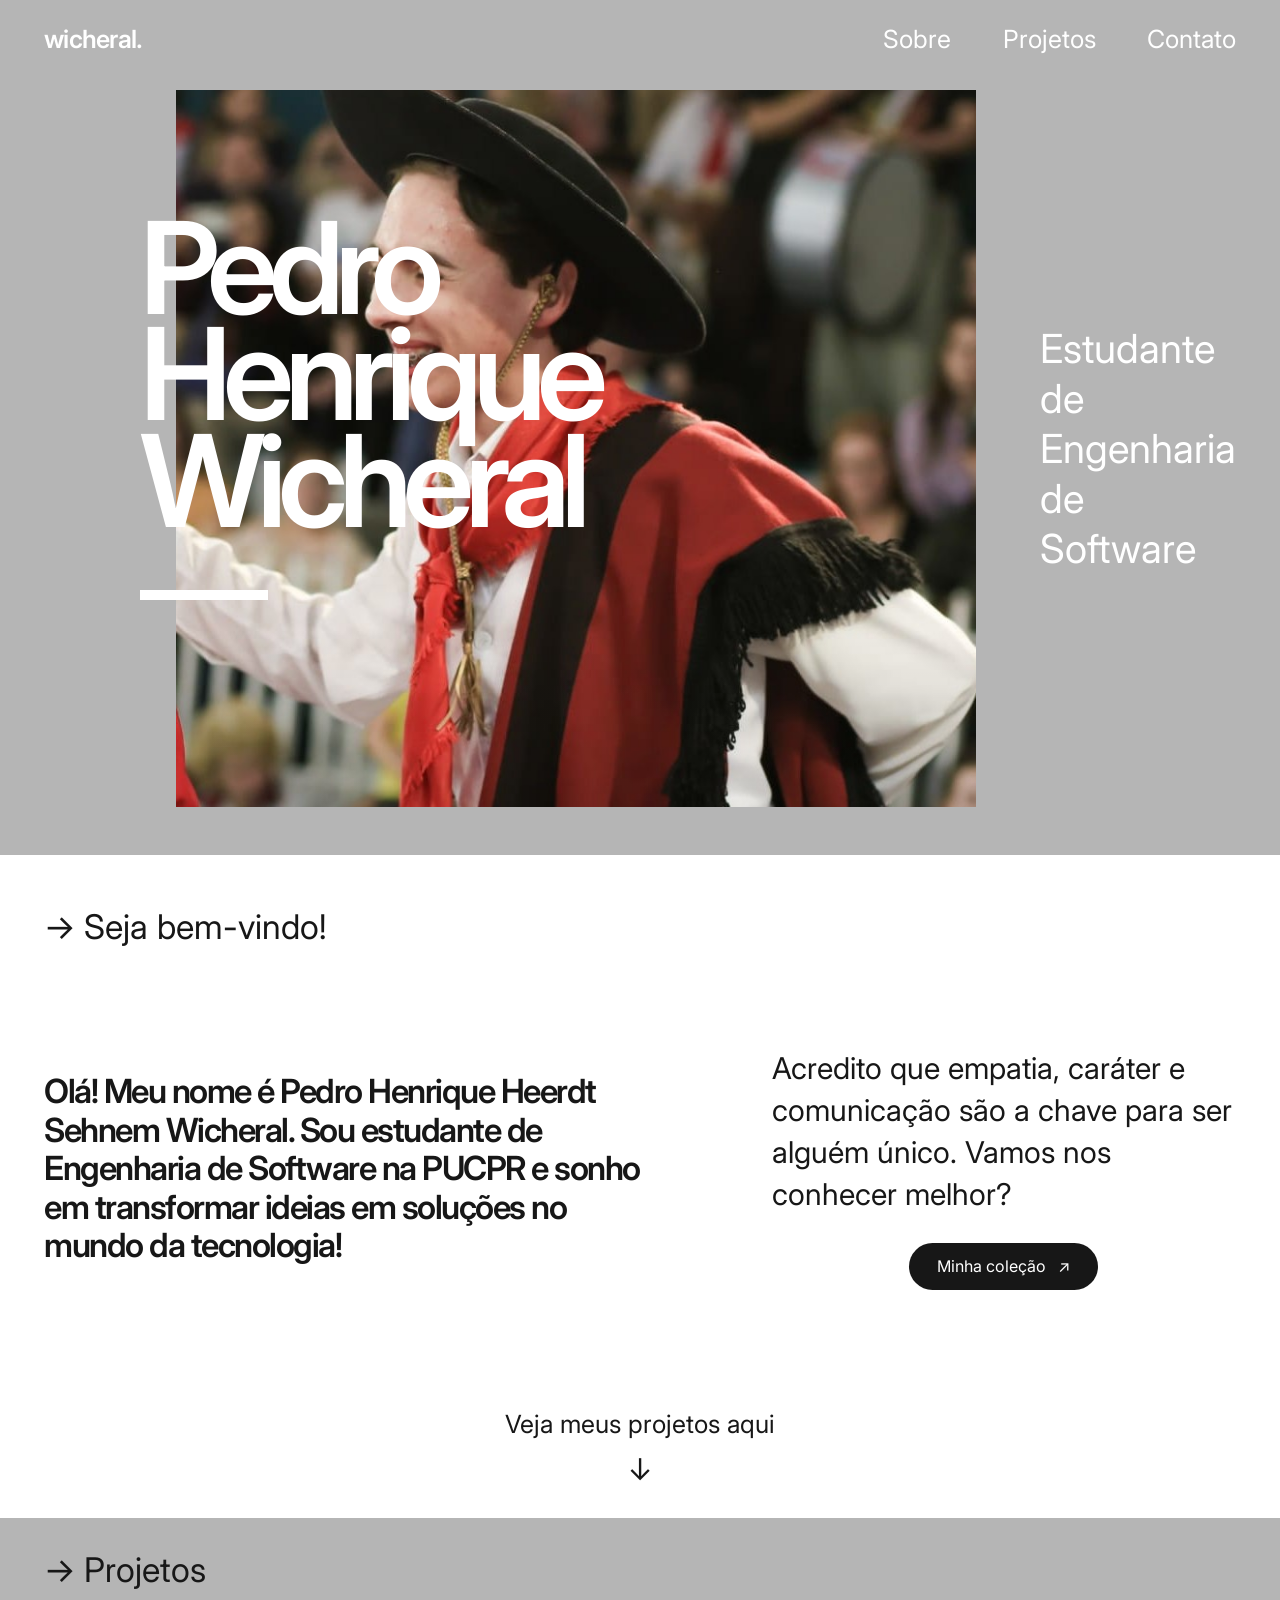
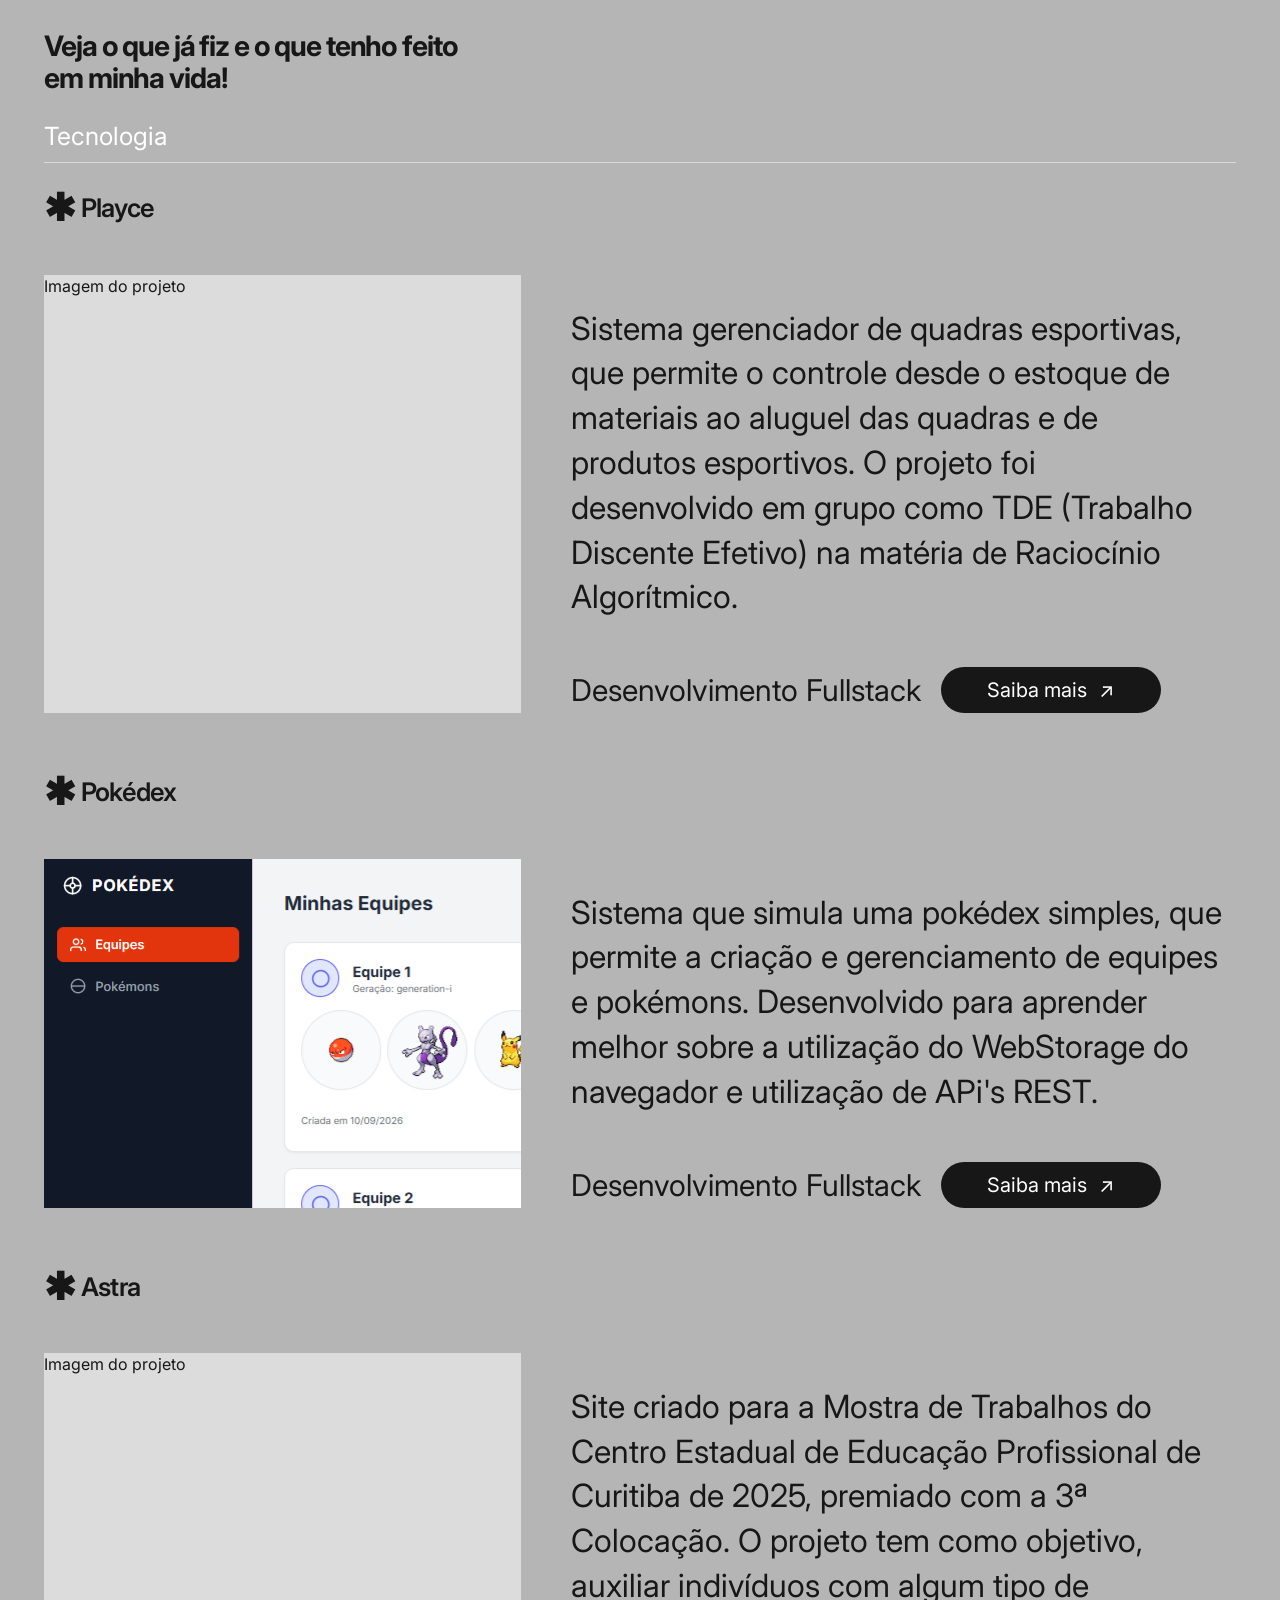
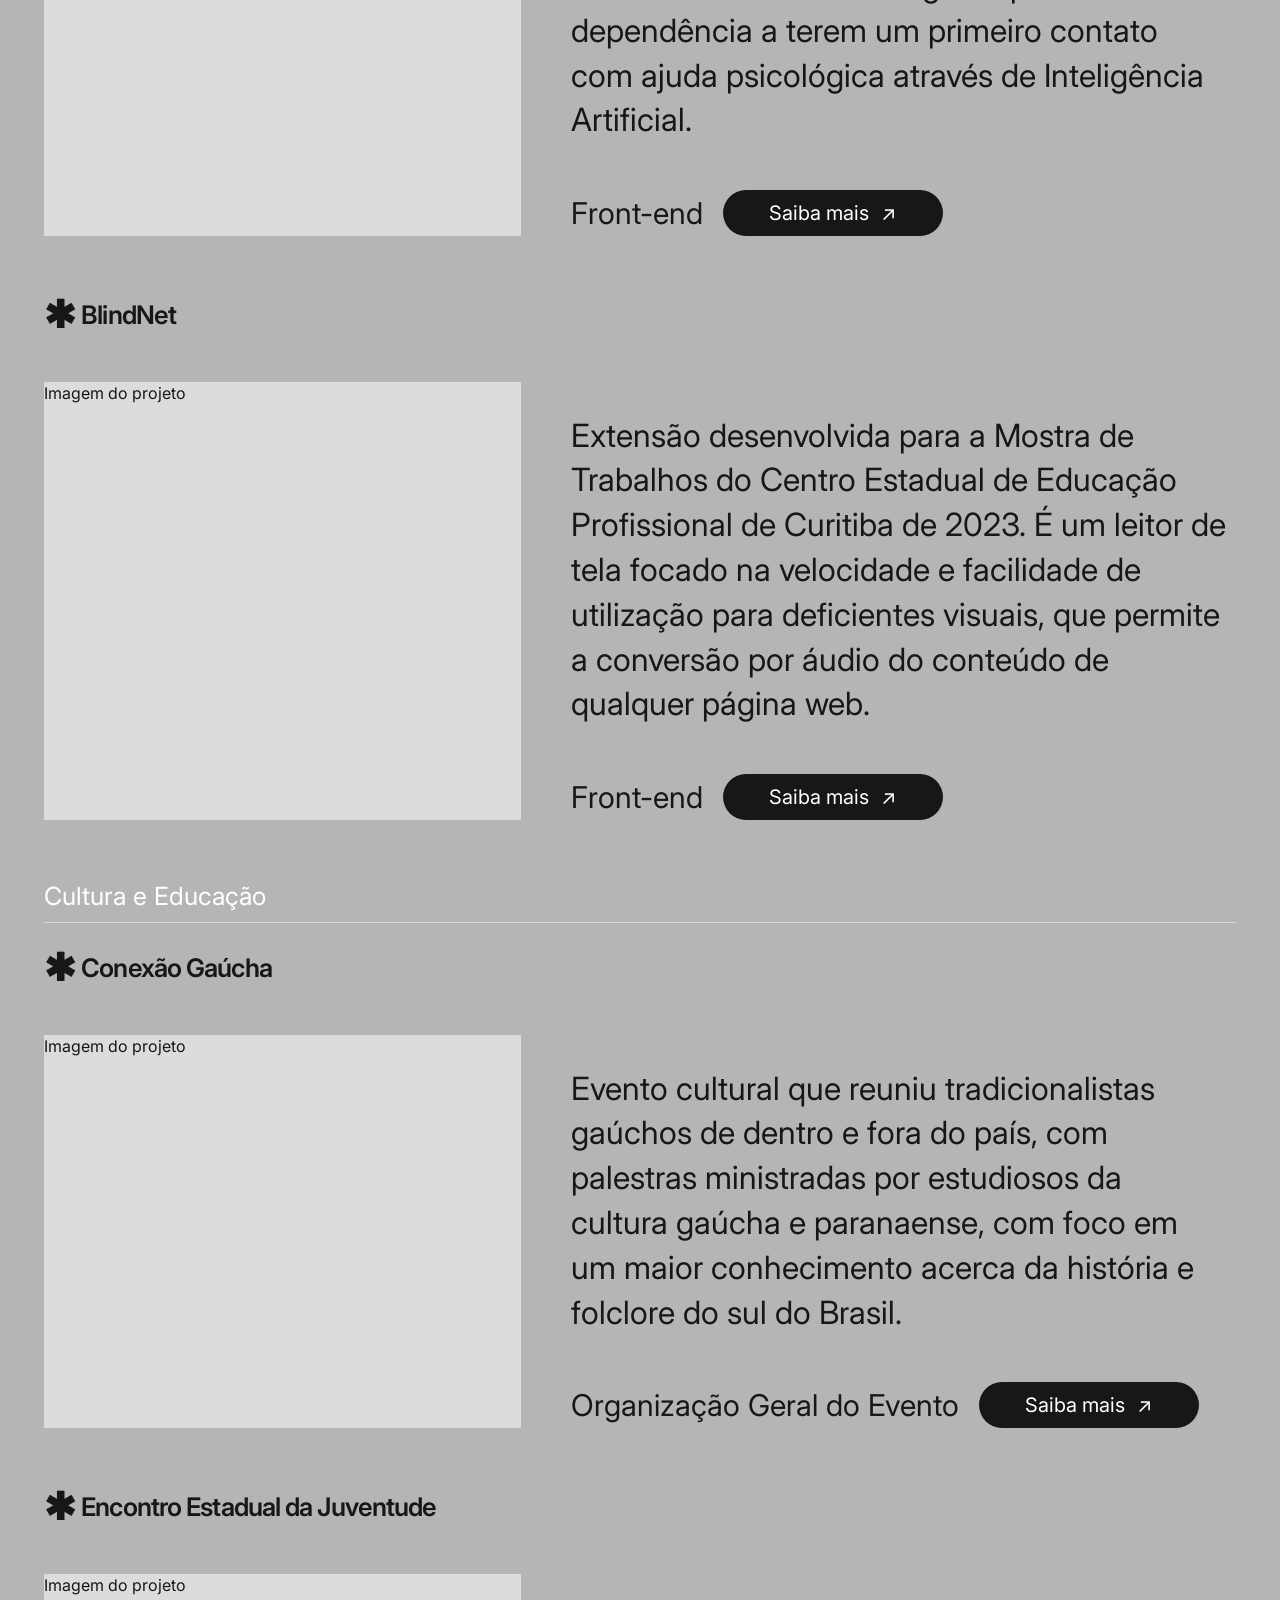
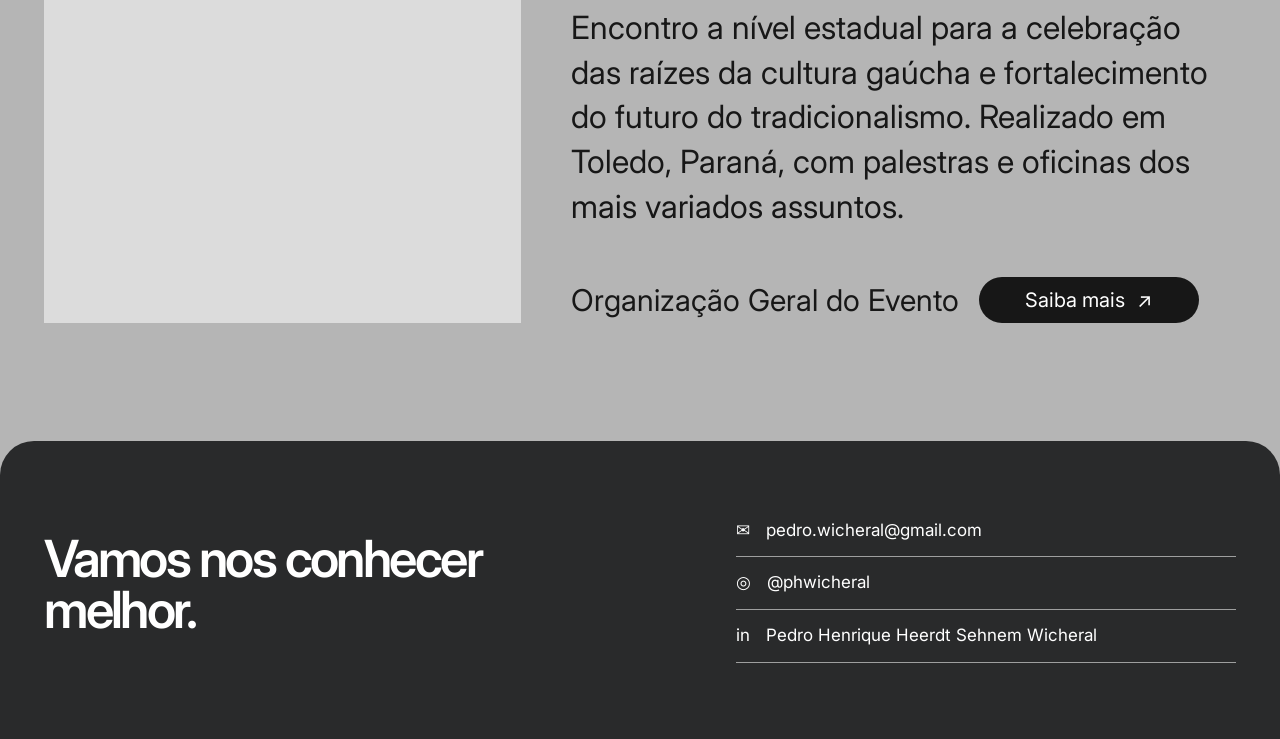
==== commit cc9c9662: "Páginas de cada projeto, corrige css do portfólio e da coleção" ====
--- a/index.html
+++ b/index.html
@@ -70,14 +70,14 @@
       <article class="project-row">
         <p class="project-title"><span class="project-icon">✱</span> Pokédex</p>
         <div class="project-content">
-          <div class="project-media placeholder-media" aria-label="Imagem do projeto PlayCE">Imagem do projeto</div>
+          <div class="project-media placeholder-media" id="pokemon-image" aria-label="Imagem do projeto Pokédex"></div>
           <div class="project-text">
             <div>
               <p>Sistema que simula uma pokédex simples, que permite a criação e gerenciamento de equipes e pokémons. Desenvolvido para aprender melhor sobre a utilização do WebStorage do navegador e utilização de APi's REST.</p>
             </div>
             <div class="project-meta">
               <span>Desenvolvimento Fullstack</span>
-              <a class="button button-small" href="https://github.com/HenriqueMiyahira/Playce.git">Saiba mais <span aria-hidden="true">↗</span></a>
+              <a class="button button-small" href="/projetos/pokedex.html">Saiba mais <span aria-hidden="true">↗</span></a>
             </div>
           </div>
         </div>
@@ -93,7 +93,7 @@
             </div>
             <div class="project-meta">
               <span>Front-end</span>
-              <a class="button button-small" href="https://github.com/HenriqueMiyahira/Playce.git">Saiba mais <span aria-hidden="true">↗</span></a>
+              <a class="button button-small" href="projetos/astra.html">Saiba mais <span aria-hidden="true">↗</span></a>
             </div>
           </div>
         </div>
@@ -109,7 +109,7 @@
             </div>
             <div class="project-meta">
               <span>Front-end</span>
-              <a class="button button-small" href="https://github.com/HenriqueMiyahira/Playce.git">Saiba mais <span aria-hidden="true">↗</span></a>
+              <a class="button button-small" href="/projetos/blindnet.html">Saiba mais <span aria-hidden="true">↗</span></a>
             </div>
           </div>
         </div>
@@ -126,7 +126,23 @@
             </div>
             <div class="project-meta">
               <span>Organização Geral do Evento</span>
-              <a class="button button-small" href="#contato">Saiba mais <span aria-hidden="true">↗</span></a>
+              <a class="button button-small" href="/projetos/conexao.html">Saiba mais <span aria-hidden="true">↗</span></a>
+            </div>
+          </div>
+        </div>
+      </article>
+
+      <article class="project-row">
+        <p class="project-title"><span aria-hidden="true">✱</span> Encontro Estadual da Juventude</p>
+        <div class="project-content">
+          <div class="project-media placeholder-media" aria-label="Imagem do projeto Conexão Gaúcha">Imagem do projeto</div>
+          <div class="project-text">
+            <div>
+              <p>Encontro a nível estadual para a celebração das raízes da cultura gaúcha e fortalecimento do futuro do tradicionalismo. Realizado em Toledo, Paraná, com palestras e oficinas dos mais variados assuntos.</p>
+            </div>
+            <div class="project-meta">
+              <span>Organização Geral do Evento</span>
+              <a class="button button-small" href="/projetos/conexao.html">Saiba mais <span aria-hidden="true">↗</span></a>
             </div>
           </div>
         </div>
--- a/css/portfolio.css
+++ b/css/portfolio.css
@@ -59,7 +59,7 @@
   color: var(--white);
   padding: 90px var(--pad) 48px;
   display: grid;
-  grid-template-columns: 1fr minmax(220px, 500px) 1fr;
+  grid-template-columns: 1fr minmax(220px, 800px) 1fr;
   align-items: center;
   gap: clamp(32px, 5vw, 80px);
 }
@@ -77,10 +77,10 @@
 
 .portrait-placeholder {
   width: 100%;
-  height: min(70svh, 720px);
+  height: 100%;
   min-height: 420px;
   justify-self: center;
-  background: #dedede url('assets/pedro.jpg') center 18% / cover no-repeat;
+  background: url('../assets/foto-hero.jpeg') center 18% / cover no-repeat;
   color: var(--ink);
   display: grid;
   place-items: end center;
@@ -225,13 +225,16 @@
   width: 40%;
 }
 .placeholder-media::before {
-  content: 'Imagem do projeto';
   position: absolute;
   inset: 0;
   display: grid;
   place-items: center;
   color: var(--ink);
   font-size: 14px;
+}
+
+#pokemon-image {
+  background-image: url('/assets/pokemon-index.png');
 }
 .project-content {
   min-height: 100%;
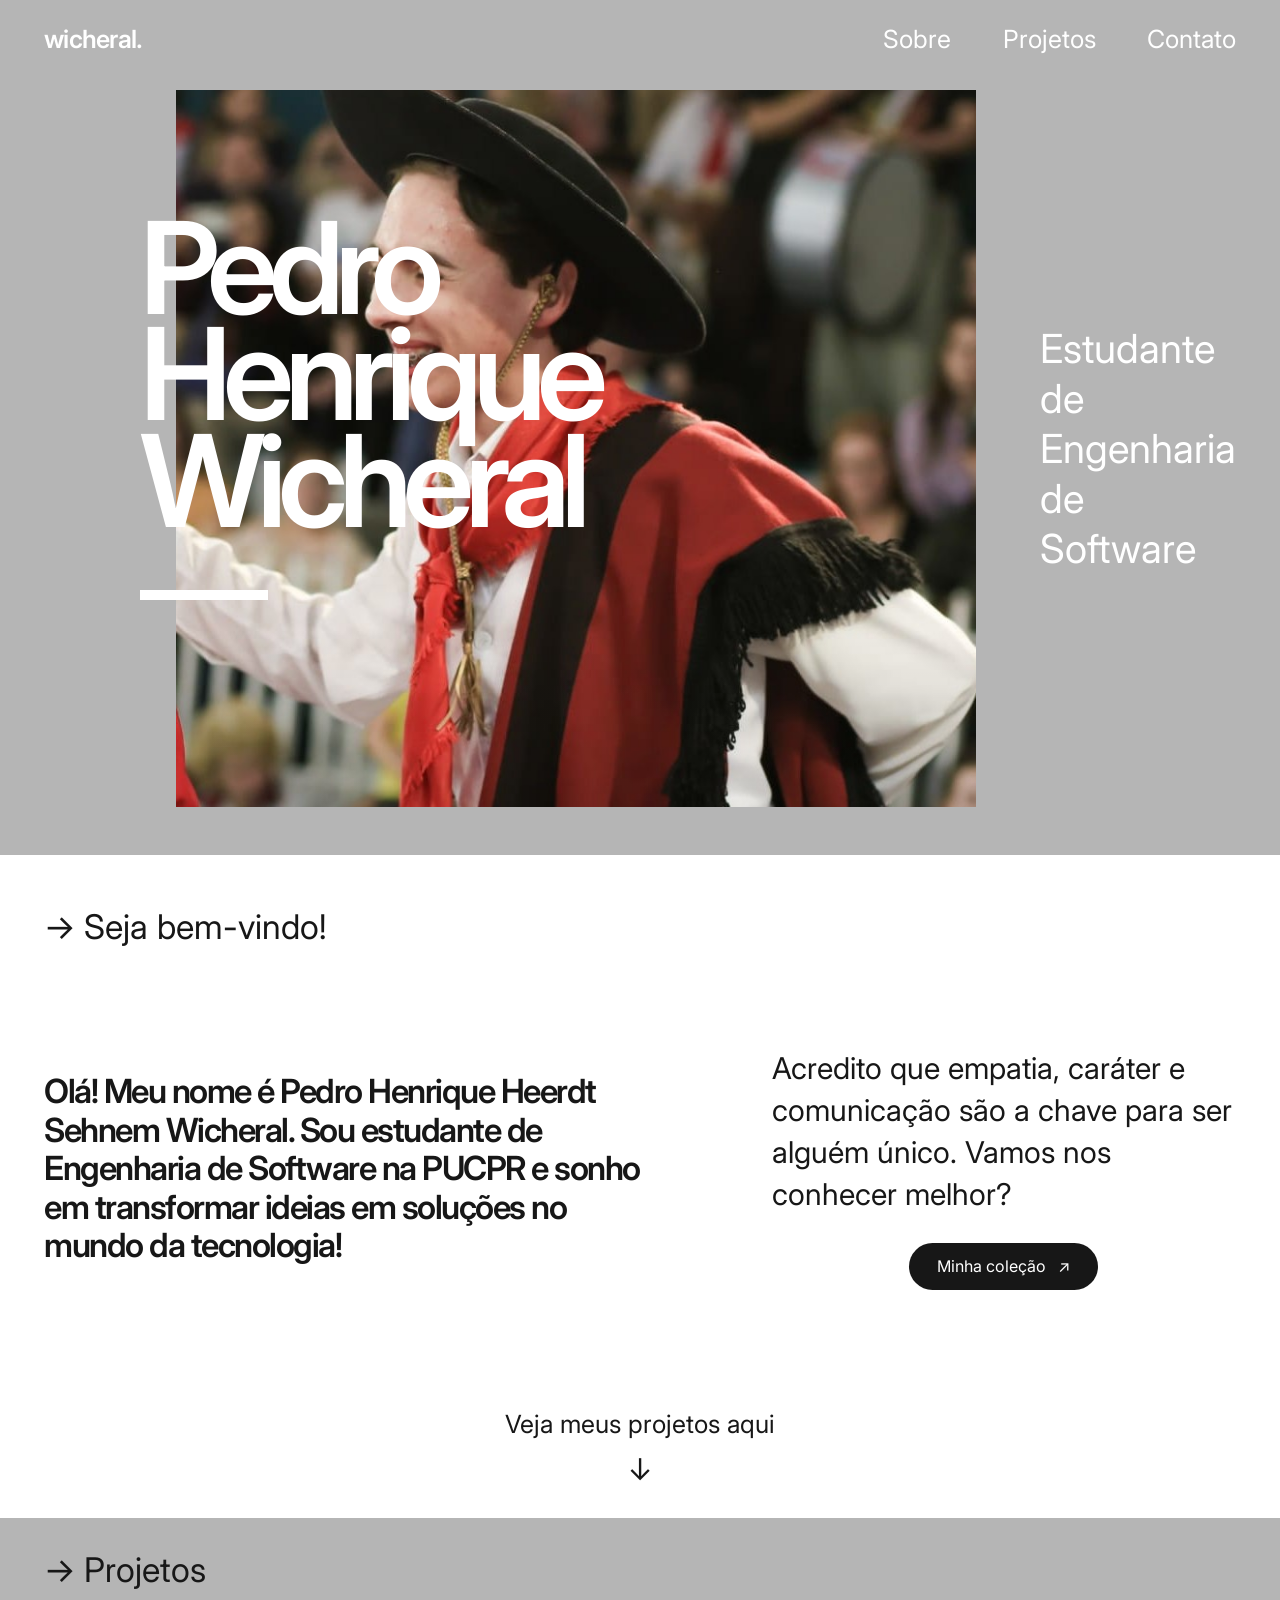
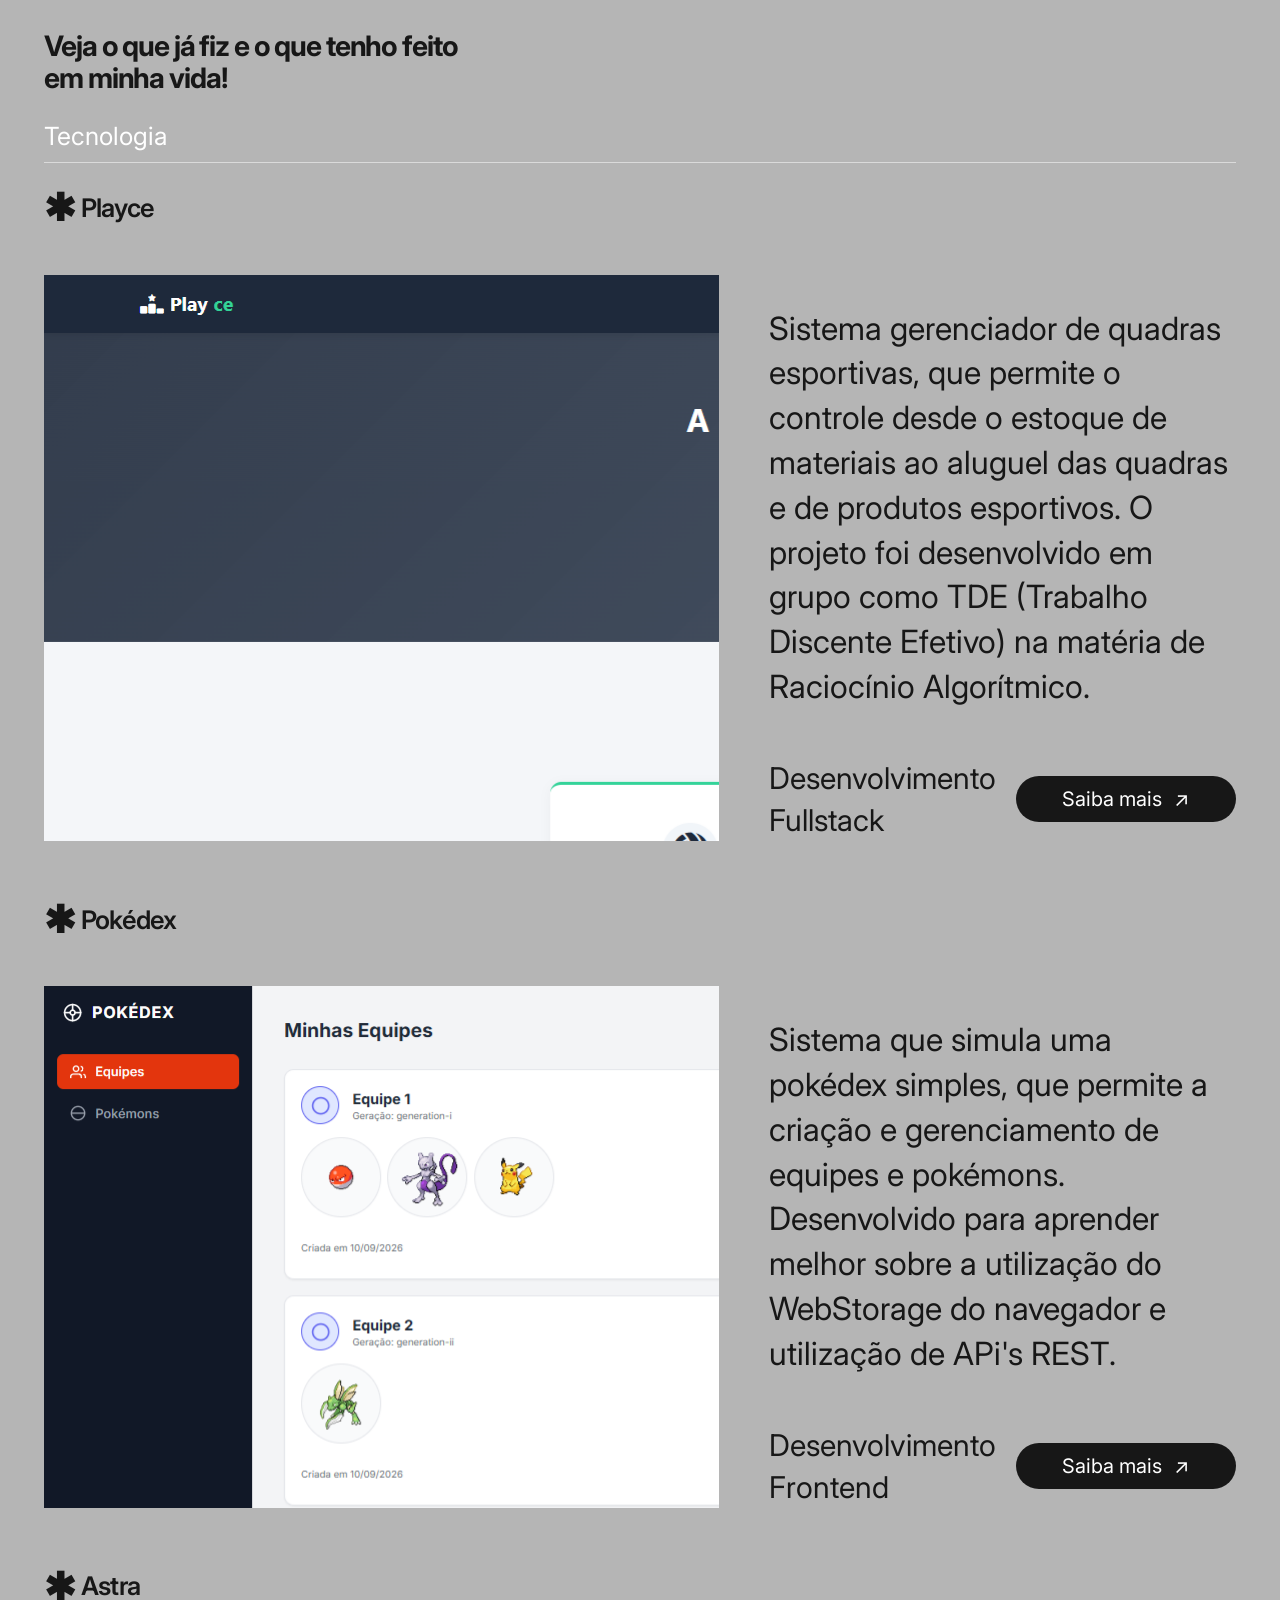
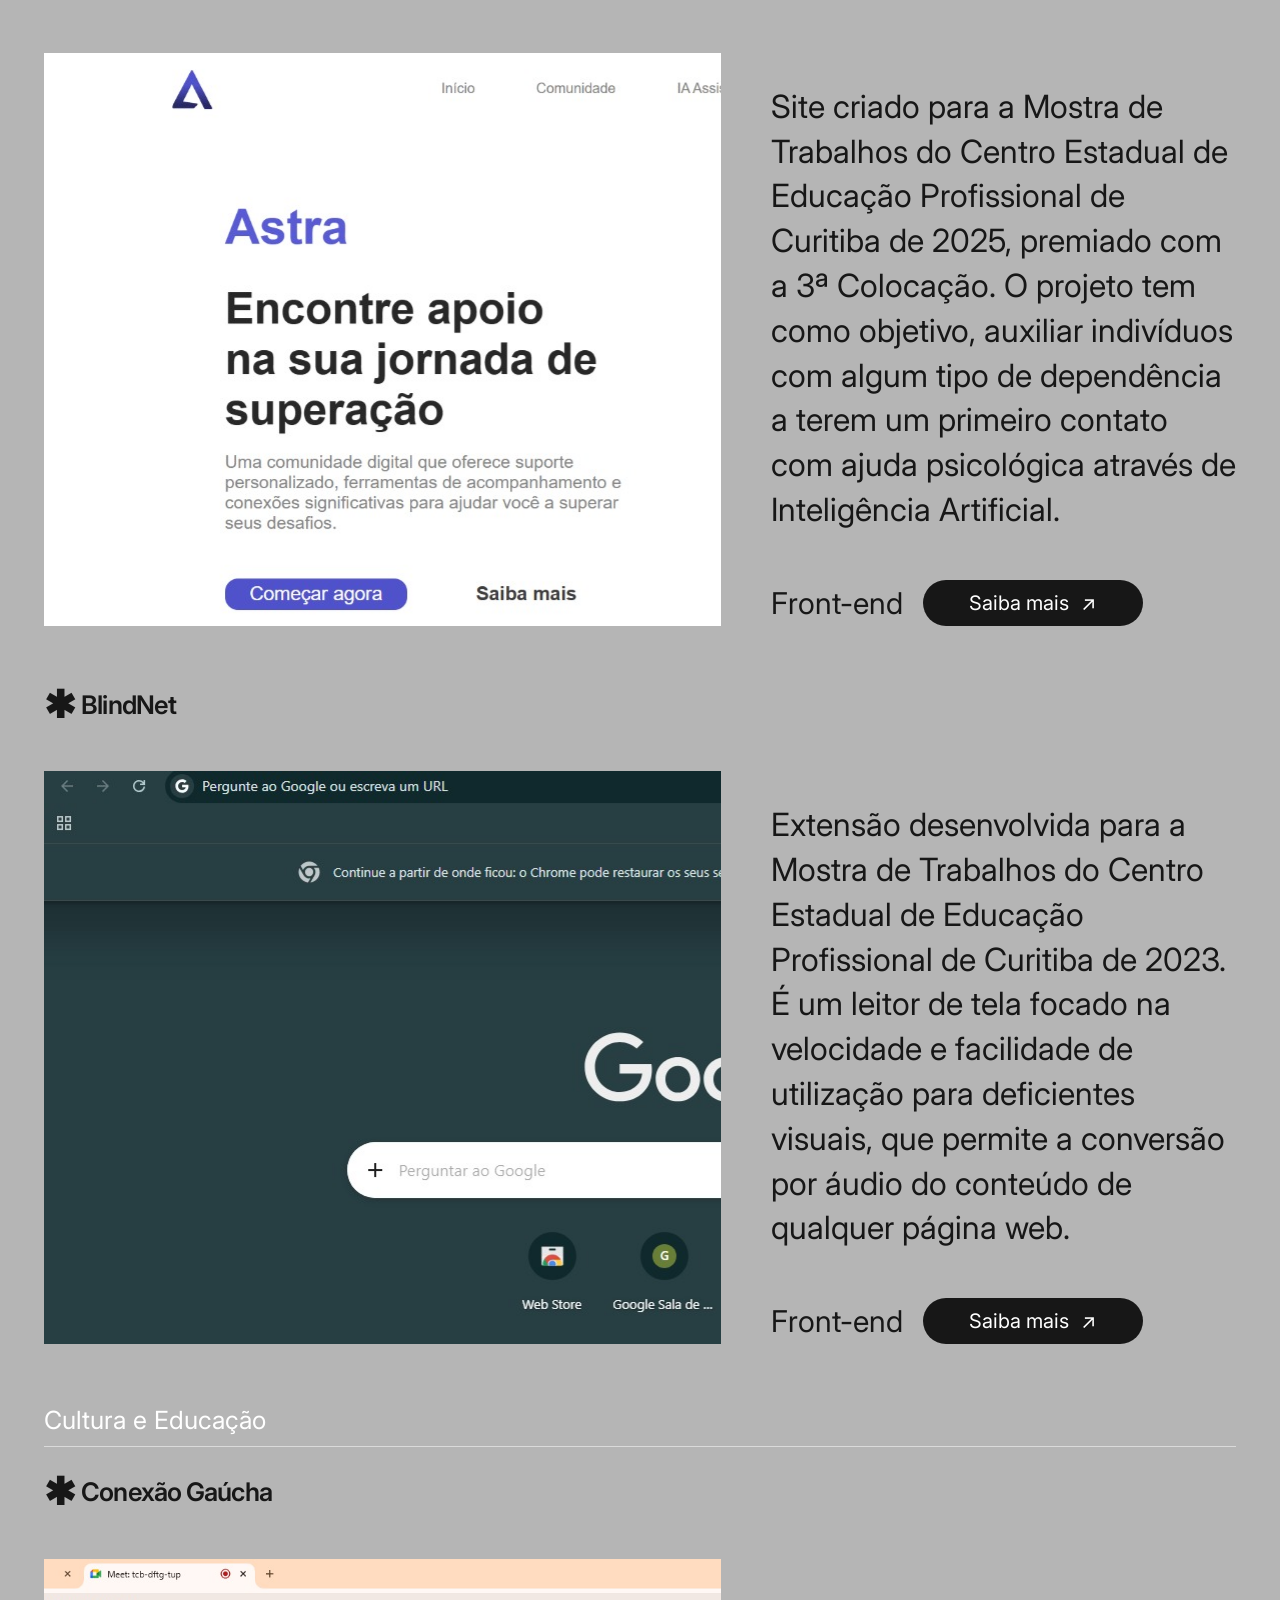
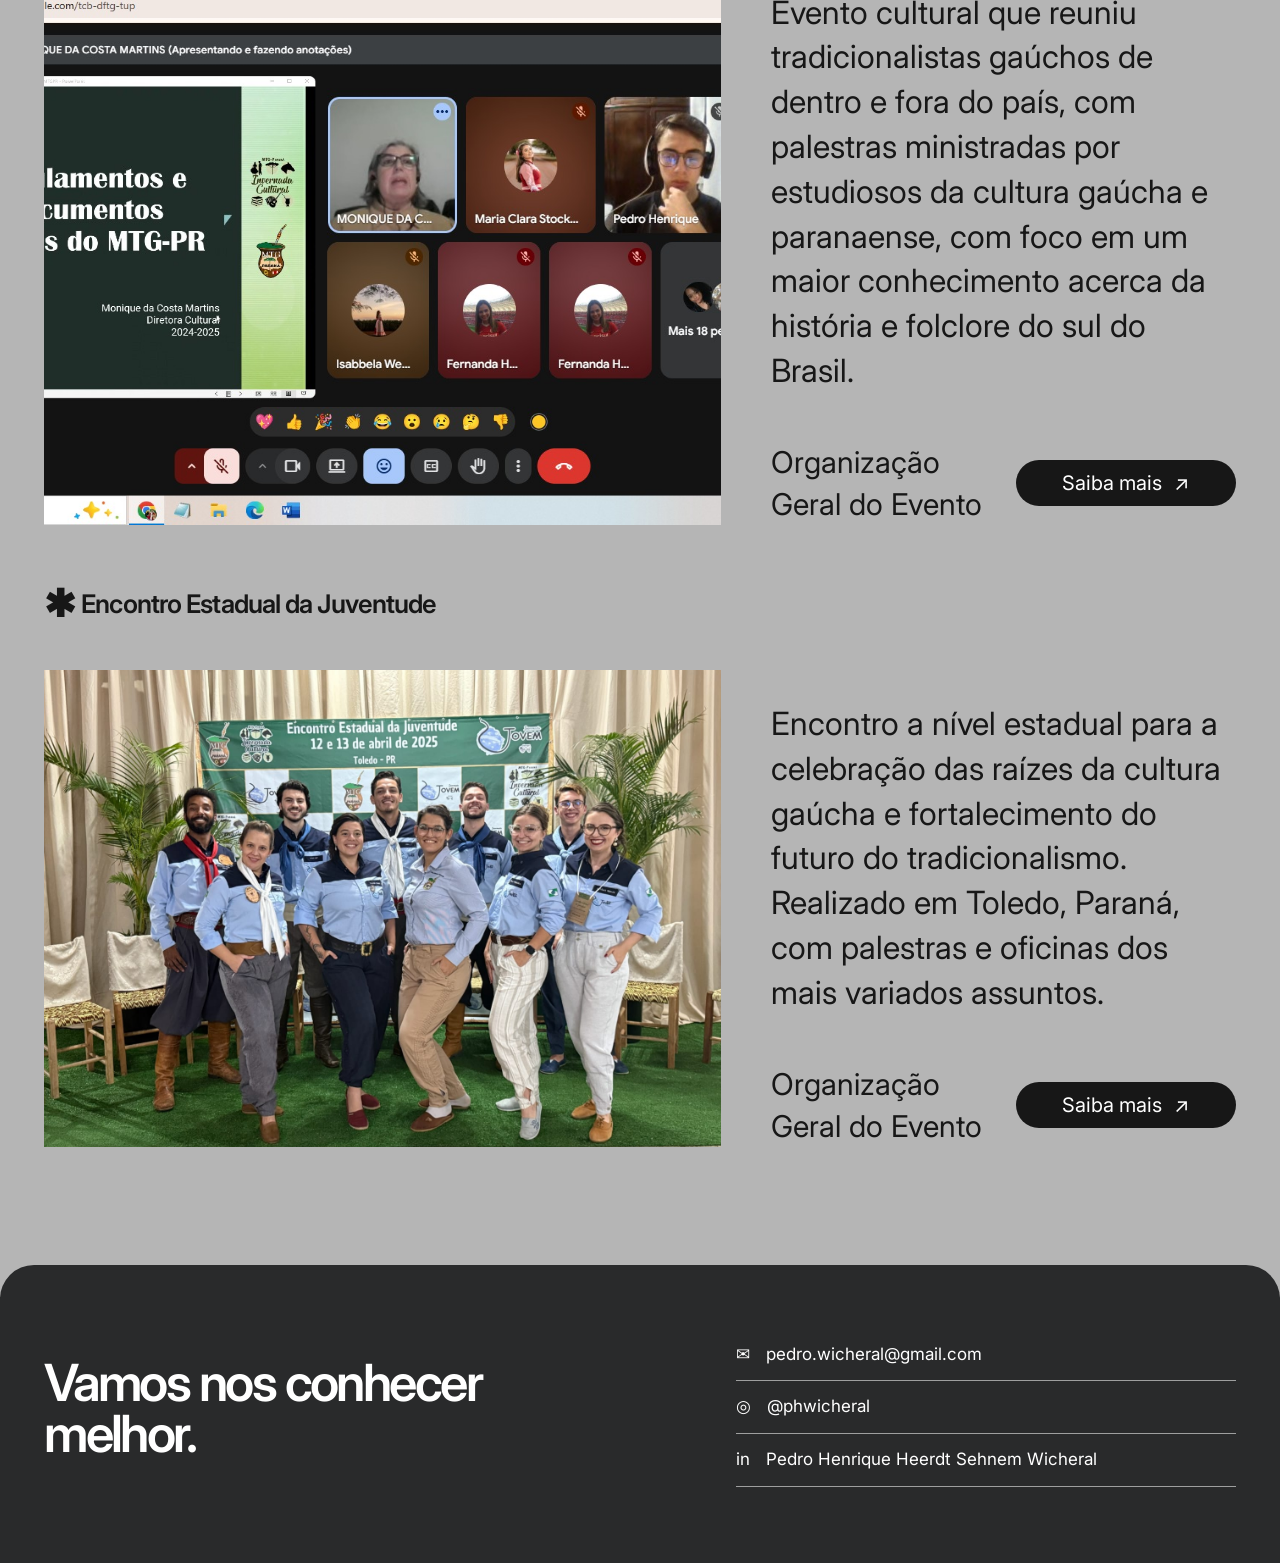
==== commit b6780f1c: "Site pronto!" ====
--- a/index.html
+++ b/index.html
@@ -54,7 +54,7 @@
       <article class="project-row">
         <p class="project-title"><span class="project-icon">✱</span> Playce</p>
         <div class="project-content">
-          <div class="project-media placeholder-media" aria-label="Imagem do projeto PlayCE">Imagem do projeto</div>
+          <div class="project-media placeholder-media" aria-label="Imagem do projeto PlayCE" style="background: url('/assets/playce-index.png');"></div>
           <div class="project-text">
             <div>
               <p>Sistema gerenciador de quadras esportivas, que permite o controle desde o estoque de materiais ao aluguel das quadras e de produtos esportivos. O projeto foi desenvolvido em grupo como TDE (Trabalho Discente Efetivo) na matéria de Raciocínio Algorítmico.</p>
@@ -76,7 +76,7 @@
               <p>Sistema que simula uma pokédex simples, que permite a criação e gerenciamento de equipes e pokémons. Desenvolvido para aprender melhor sobre a utilização do WebStorage do navegador e utilização de APi's REST.</p>
             </div>
             <div class="project-meta">
-              <span>Desenvolvimento Fullstack</span>
+              <span>Desenvolvimento Frontend</span>
               <a class="button button-small" href="/projetos/pokedex.html">Saiba mais <span aria-hidden="true">↗</span></a>
             </div>
           </div>
@@ -86,7 +86,7 @@
       <article class="project-row">
         <p class="project-title"><span class="project-icon">✱</span> Astra</p>
         <div class="project-content">
-          <div class="project-media placeholder-media" aria-label="Imagem do projeto PlayCE">Imagem do projeto</div>
+          <div class="project-media placeholder-media" aria-label="Imagem do projeto PlayCE" style="background-image: url('assets/astra-index.jpeg');"></div>
           <div class="project-text">
             <div>
               <p>Site criado para a Mostra de Trabalhos do Centro Estadual de Educação Profissional de Curitiba de 2025, premiado com a 3ª Colocação. O projeto tem como objetivo, auxiliar indivíduos com algum tipo de dependência a terem um primeiro contato com ajuda psicológica através de Inteligência Artificial.</p>
@@ -102,7 +102,7 @@
       <article class="project-row">
         <p class="project-title"><span class="project-icon">✱</span> BlindNet</p>
         <div class="project-content">
-          <div class="project-media placeholder-media" aria-label="Imagem do projeto PlayCE">Imagem do projeto</div>
+          <div class="project-media placeholder-media" aria-label="Imagem do projeto PlayCE" style="background-image: url('assets/blindnet.png');"></div>
           <div class="project-text">
             <div>
               <p>Extensão desenvolvida para a Mostra de Trabalhos do Centro Estadual de Educação Profissional de Curitiba de 2023. É um leitor de tela focado na velocidade e facilidade de utilização para deficientes visuais, que permite a conversão por áudio do conteúdo de qualquer página web.</p>
@@ -119,7 +119,7 @@
       <article class="project-row">
         <p class="project-title"><span aria-hidden="true">✱</span> Conexão Gaúcha</p>
         <div class="project-content">
-          <div class="project-media placeholder-media" aria-label="Imagem do projeto Conexão Gaúcha">Imagem do projeto</div>
+          <div class="project-media placeholder-media" aria-label="Imagem do projeto Conexão Gaúcha" style="background: url('assets/conexao-meet.png') center / cover no-repeat;"></div>
           <div class="project-text">
             <div>
               <p>Evento cultural que reuniu tradicionalistas gaúchos de dentro e fora do país, com palestras ministradas por estudiosos da cultura gaúcha e paranaense, com foco em um maior conhecimento acerca da história e folclore do sul do Brasil.</p>
@@ -135,7 +135,7 @@
       <article class="project-row">
         <p class="project-title"><span aria-hidden="true">✱</span> Encontro Estadual da Juventude</p>
         <div class="project-content">
-          <div class="project-media placeholder-media" aria-label="Imagem do projeto Conexão Gaúcha">Imagem do projeto</div>
+          <div class="project-media placeholder-media" aria-label="Imagem do projeto Conexão Gaúcha" style="background: url('assets/encontro-hero.png') center / cover no-repeat;"></div>
           <div class="project-text">
             <div>
               <p>Encontro a nível estadual para a celebração das raízes da cultura gaúcha e fortalecimento do futuro do tradicionalismo. Realizado em Toledo, Paraná, com palestras e oficinas dos mais variados assuntos.</p>
@@ -154,8 +154,8 @@
     <div class="footer-title">Vamos nos conhecer<br>melhor.</div>
     <div class="footer-links">
       <a href="mailto:pedro.wicher­al@gmail.com">✉ <span>pedro.wicher­al@gmail.com</span></a>
-      <a href="#" aria-label="Instagram">◎ <span>@phwicheral</span></a>
-      <a href="#" aria-label="LinkedIn">in <span>Pedro Henrique Heerdt Sehnem Wicheral</span></a>
+      <a href="https://www.instagram.com/phwicheral/" aria-label="Instagram">◎ <span>@phwicheral</span></a>
+      <a href="https://www.linkedin.com/in/pedro-henrique-heerdt-sehnem-wicheral-128a29373/" aria-label="LinkedIn">in <span>Pedro Henrique Heerdt Sehnem Wicheral</span></a>
     </div>
   </footer>
   <script src="scroll-effects.js" defer></script>
--- a/css/portfolio.css
+++ b/css/portfolio.css
@@ -222,16 +222,9 @@
   background: #dcdcdc;
   position: relative;
   overflow: hidden;
-  width: 40%;
-}
-.placeholder-media::before {
-  position: absolute;
-  inset: 0;
-  display: grid;
-  place-items: center;
-  color: var(--ink);
-  font-size: 14px;
-}
+  width: 80%;
+}
+
 
 #pokemon-image {
   background-image: url('/assets/pokemon-index.png');
